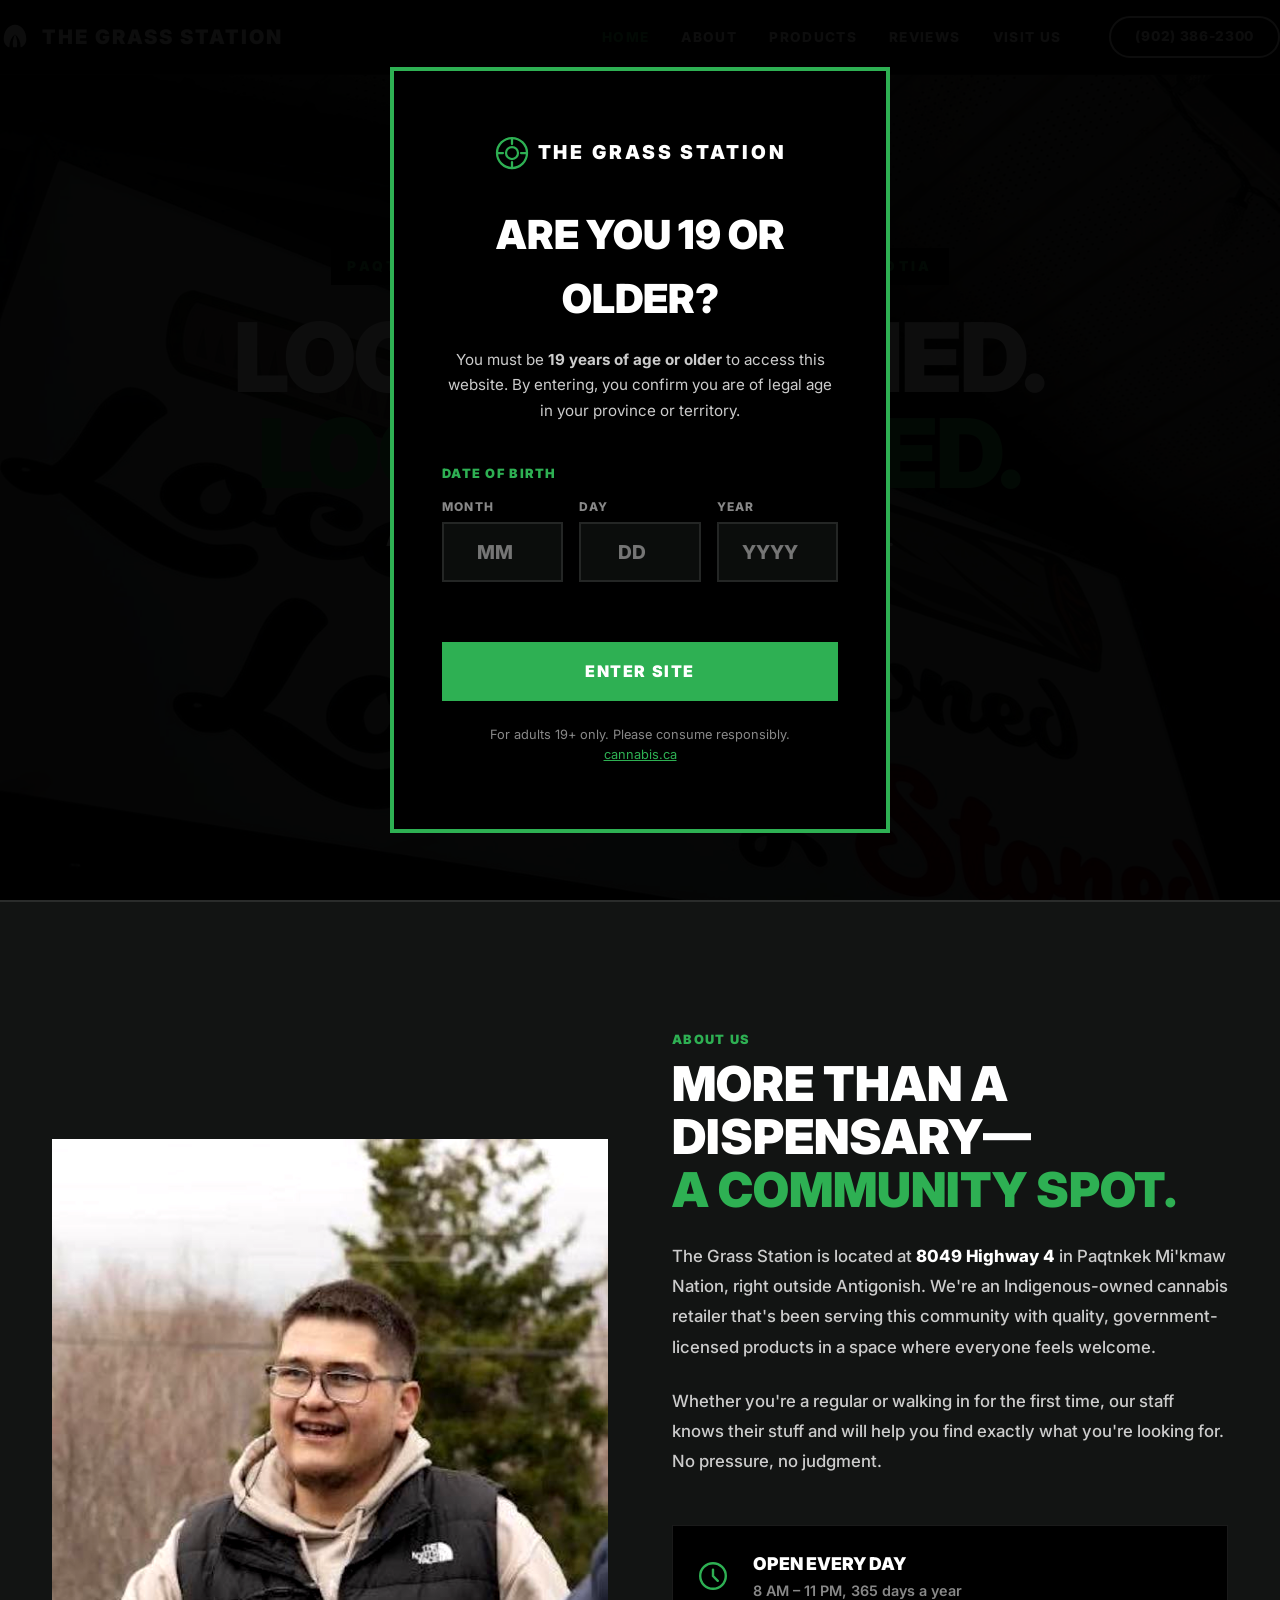
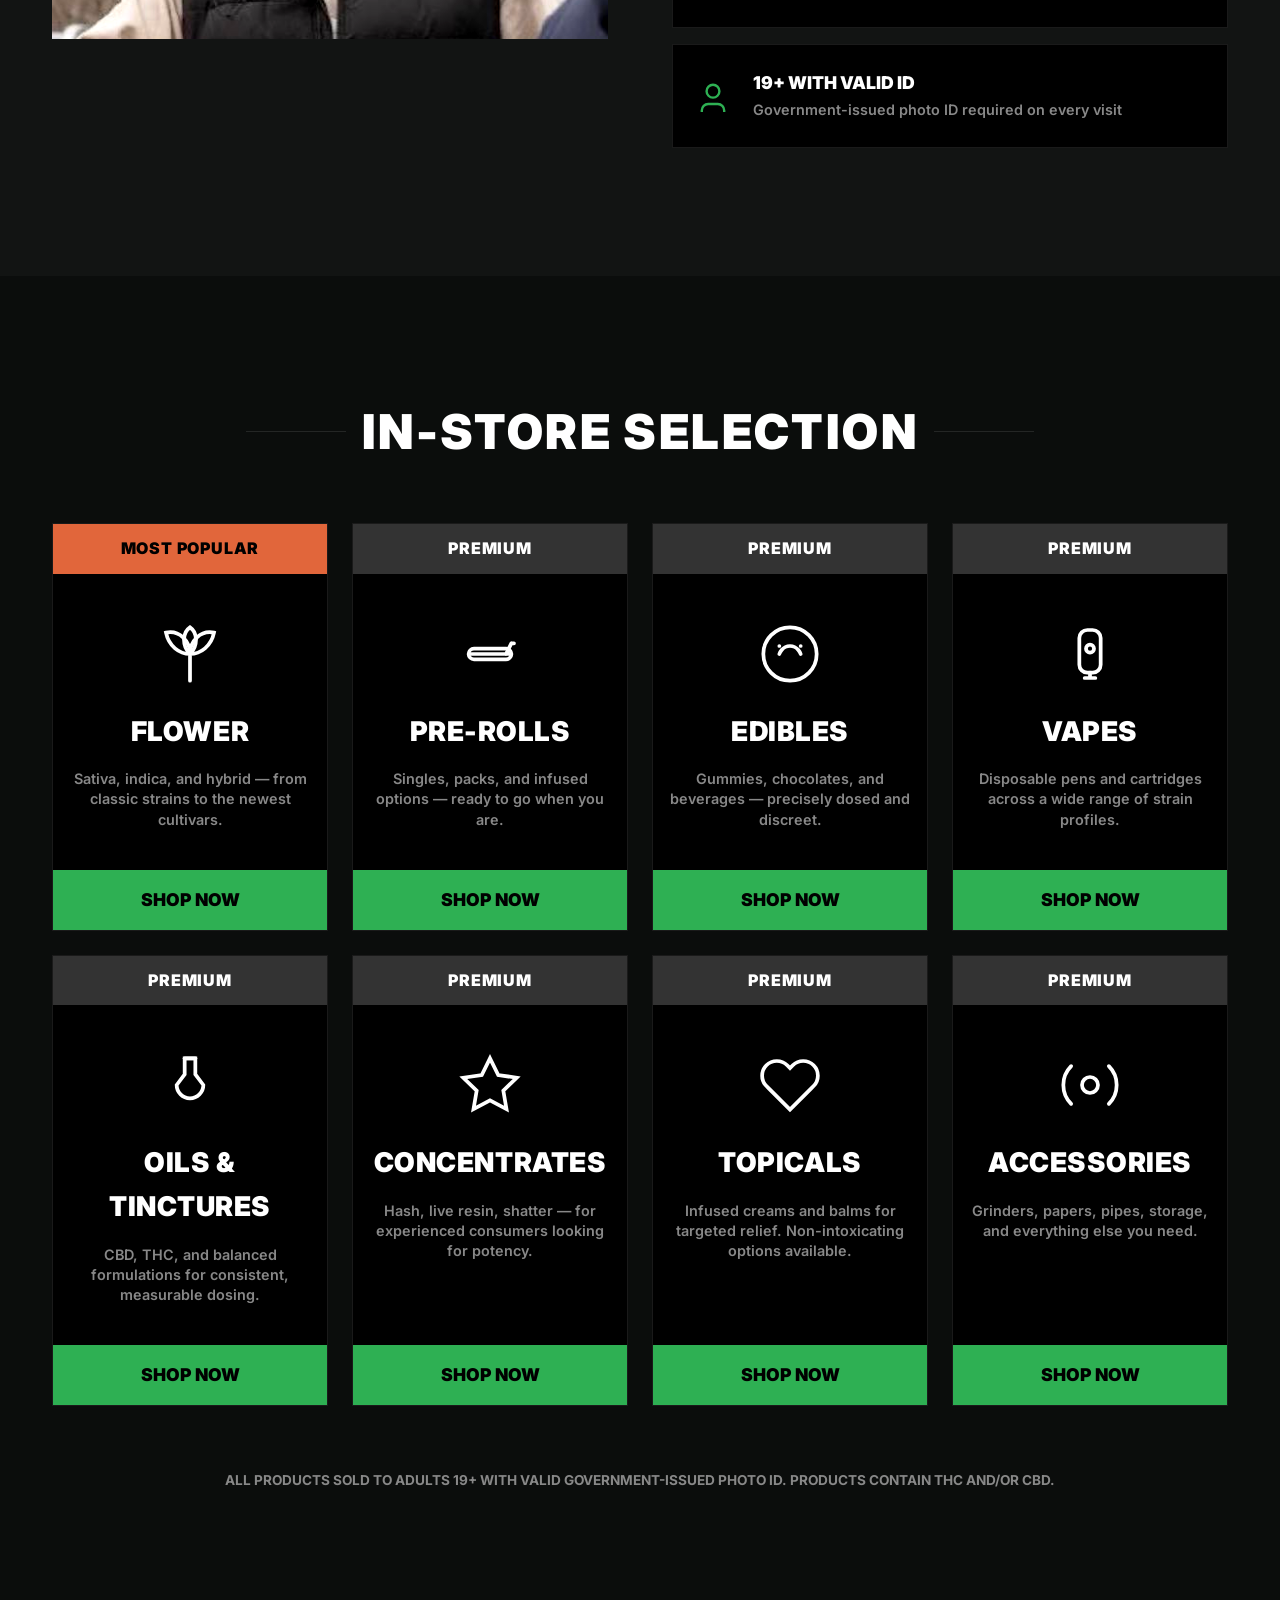
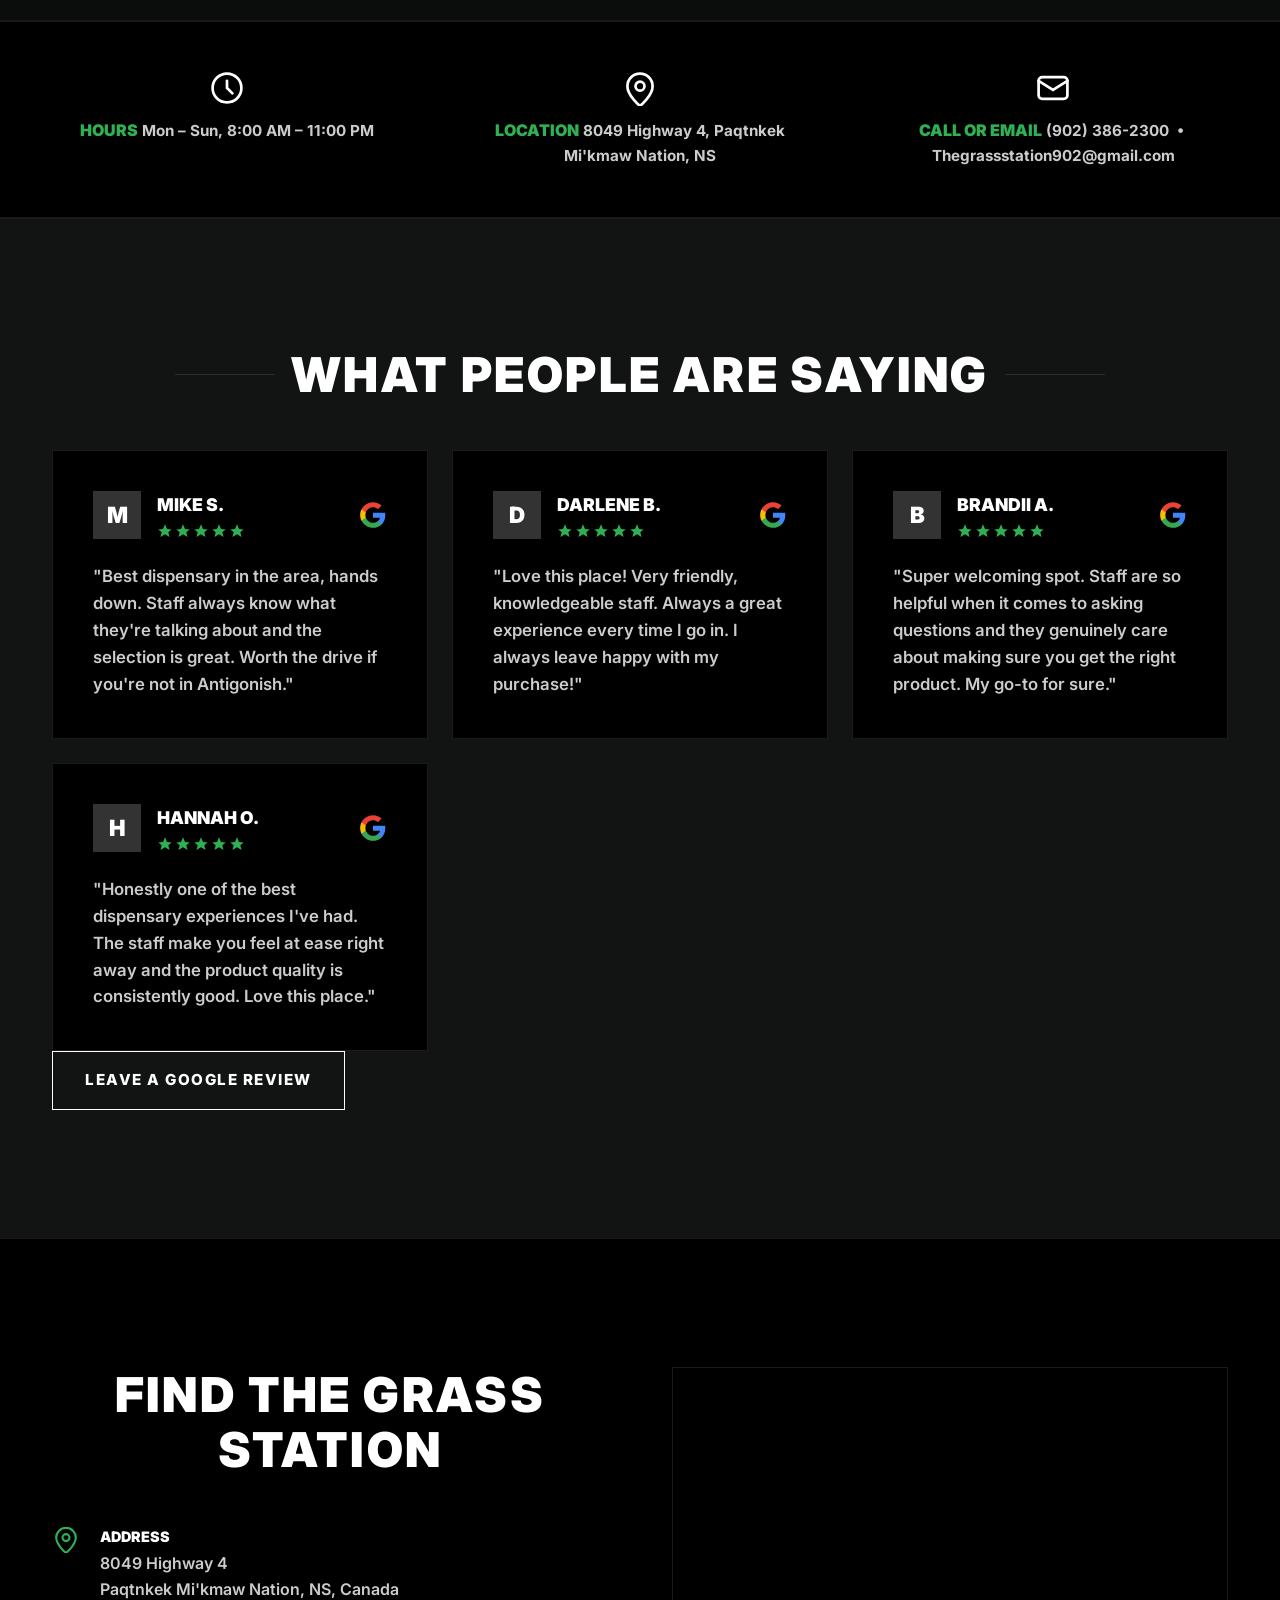
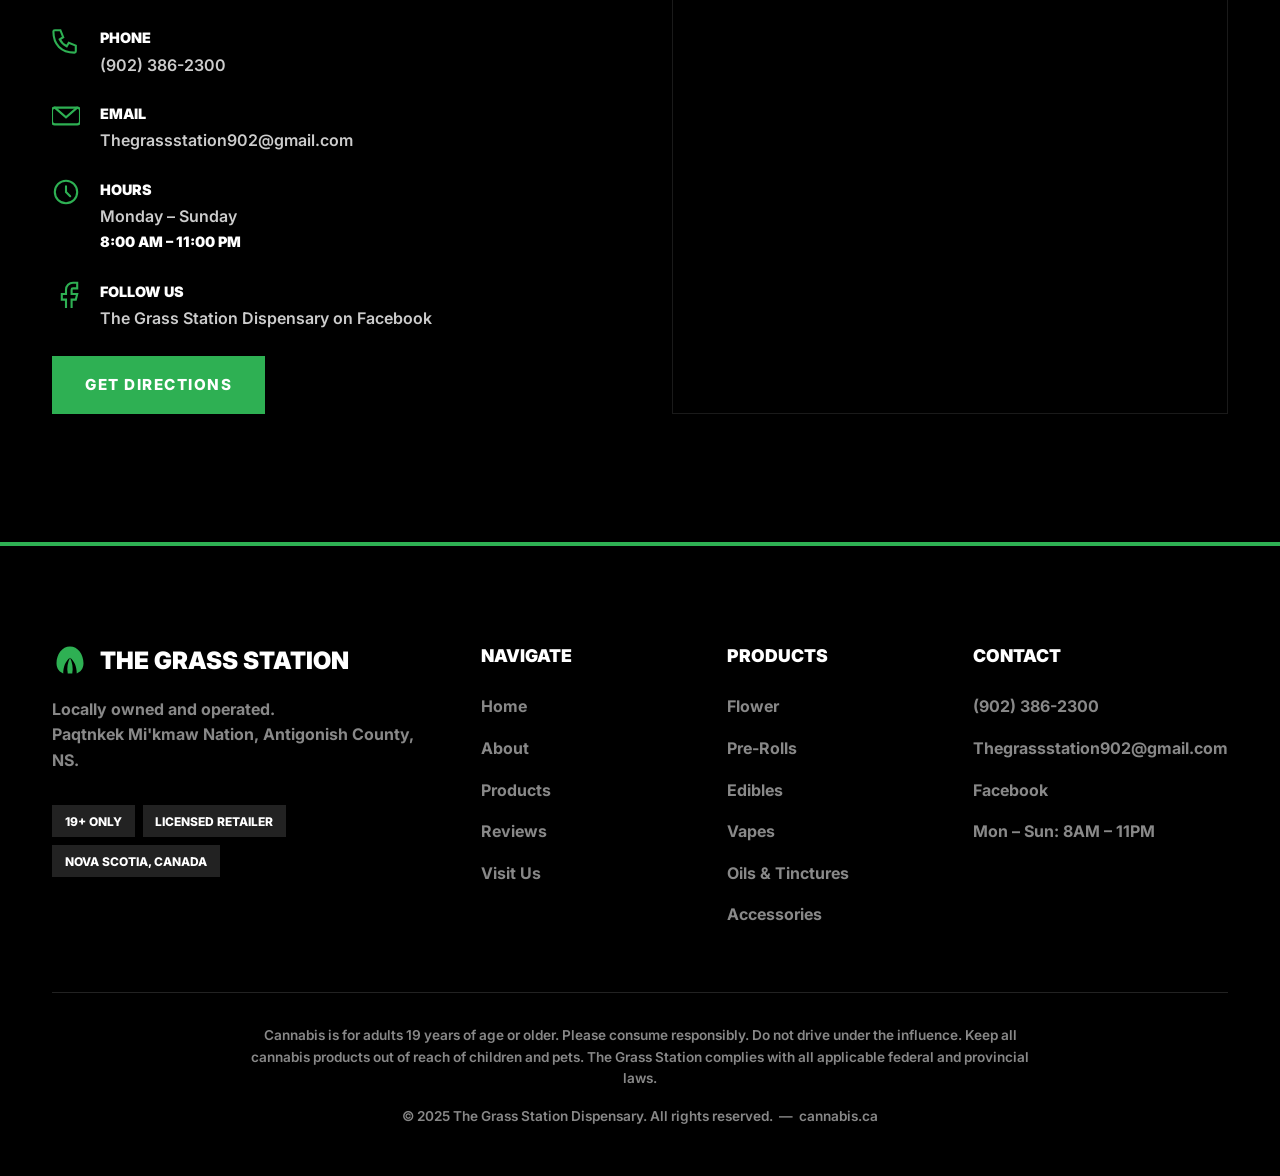
==== index.html @ 8276474f "Initial commit - The Grass Station Dispensary website" ====
<!DOCTYPE html>
<html lang="en">
<head>
  <meta charset="UTF-8" />
  <meta name="viewport" content="width=device-width, initial-scale=1.0" />
  <title>The Grass Station Dispensary | Antigonish, Nova Scotia</title>
  <meta name="description" content="The Grass Station — Antigonish County's locally-owned cannabis dispensary in Paqtnkek Mi'kmaw Nation. Open daily 8AM–11PM. Everyone welcome, 19+ with valid ID." />
  <meta name="keywords" content="cannabis dispensary Antigonish, weed dispensary Nova Scotia, Grass Station, Paqtnkek, cannabis NS" />
  <meta property="og:title" content="The Grass Station Dispensary | Antigonish, NS" />
  <meta property="og:description" content="Locally owned. Open daily 8AM–11PM. 19+ with ID. Paqtnkek Mi'kmaw Nation, Antigonish County." />
  <meta property="og:type" content="website" />
  <link rel="preconnect" href="https://fonts.googleapis.com" />
  <link rel="preconnect" href="https://fonts.gstatic.com" crossorigin />
  <link href="https://fonts.googleapis.com/css2?family=Inter:wght@300;400;500;600;700&family=Playfair+Display:ital,wght@0,700;1,400;1,700&display=swap" rel="stylesheet" />
  <link rel="stylesheet" href="style.css" />
</head>
<body>

  <!-- ============================
       AGE GATE OVERLAY
  ============================= -->
  <div id="age-gate" class="age-gate" role="dialog" aria-modal="true" aria-labelledby="age-gate-title">
    <div class="age-gate__backdrop"></div>
    <div class="age-gate__card">
      <div class="age-gate__logo-wrap">
        <svg class="age-gate__logo-icon" viewBox="0 0 24 24" fill="none" stroke="currentColor" stroke-width="1.5" stroke-linecap="round" stroke-linejoin="round" aria-hidden="true">
          <path d="M12 2C6.5 2 2 6.5 2 12s4.5 10 10 10 10-4.5 10-10S17.5 2 12 2z"/>
          <path d="M12 8c-2.2 0-4 1.8-4 4s1.8 4 4 4 4-1.8 4-4-1.8-4-4-4z"/>
          <path d="M12 2v4M12 18v4M2 12h4M18 12h4"/>
        </svg>
        <span class="age-gate__brand">The Grass Station</span>
      </div>
      <h1 id="age-gate-title" class="age-gate__headline">Are You 19 or Older?</h1>
      <p class="age-gate__subtext">
        You must be <strong>19 years of age or older</strong> to access this website.
        By entering, you confirm you are of legal age in your province or territory.
      </p>
      <div class="age-gate__dob-label">Date of birth</div>
      <div class="age-gate__dob-wrap">
        <div class="age-gate__dob-field">
          <label for="dob-month">Month</label>
          <input type="number" id="dob-month" placeholder="MM" min="1" max="12" aria-label="Birth month" />
        </div>
        <div class="age-gate__dob-field">
          <label for="dob-day">Day</label>
          <input type="number" id="dob-day" placeholder="DD" min="1" max="31" aria-label="Birth day" />
        </div>
        <div class="age-gate__dob-field">
          <label for="dob-year">Year</label>
          <input type="number" id="dob-year" placeholder="YYYY" min="1900" max="2099" aria-label="Birth year" />
        </div>
      </div>
      <div id="age-gate-error" class="age-gate__error" role="alert" aria-live="polite"></div>
      <button class="age-gate__enter-btn" id="age-gate-enter" onclick="handleAgeGate()">Enter Site</button>
      <p class="age-gate__legal">
        For adults 19+ only. Please consume responsibly.<br/>
        <a href="https://cannabis.ca" target="_blank" rel="noopener noreferrer">cannabis.ca</a>
      </p>
    </div>
  </div>

  <!-- ============================
       NAVIGATION
  ============================= -->
  <header class="navbar" id="navbar">
    <div class="navbar__container">
      <a href="#home" class="navbar__logo" aria-label="The Grass Station Home">
        <svg class="navbar__logo-leaf" viewBox="0 0 32 32" fill="none" aria-hidden="true">
          <path d="M16 3C9 3 4 10 4 18c0 5 3 8 6 9 0-6 2-11 6-14-2 4-3 9-2 14 1 0 2 .1 2 .1s1-.1 2-.1c1-5 0-10-2-14 4 3 6 8 6 14 3-1 6-4 6-9 0-8-5-15-12-15z" fill="currentColor"/>
        </svg>
        <span>The Grass Station</span>
      </a>
      <button class="navbar__hamburger" id="hamburger" aria-label="Toggle navigation menu" aria-expanded="false">
        <span></span><span></span><span></span>
      </button>
      <nav class="navbar__nav" id="nav-menu" aria-label="Main navigation">
        <ul class="navbar__links">
          <li><a href="#home" class="nav-link">Home</a></li>
          <li><a href="#about" class="nav-link">About</a></li>
          <li><a href="#products" class="nav-link">Products</a></li>
          <li><a href="#reviews" class="nav-link">Reviews</a></li>
          <li><a href="#contact" class="nav-link">Visit Us</a></li>
        </ul>
        <a href="tel:+19023862300" class="navbar__cta">(902) 386-2300</a>
      </nav>
    </div>
  </header>

  <!-- ============================
       HERO SECTION
  ============================= -->
  <section class="hero" id="home" aria-label="Welcome to The Grass Station">
    <div class="hero__bg" style="background-image: url('Cover Photo.jpg');" role="img" aria-label="Cannabis flowers"></div>
    <div class="hero__overlay"></div>
    <div class="hero__content">
      <div class="hero__eyebrow">Paqtnkek Mi'kmaw Nation &mdash; Antigonish, Nova Scotia</div>
      <h1 class="hero__headline">
        Locally Owned.<br />
        <em>Locally Loved.</em>
      </h1>
      <p class="hero__subtext">
        Antigonish County's community cannabis shop. Everyone welcome — 19+ with valid ID.
      </p>
      <div class="hero__actions">
        <a href="#products" class="btn btn--primary" id="hero-shop-btn">See What We Carry</a>
        <a href="#contact" class="btn btn--outline" id="hero-visit-btn">Find Us</a>
      </div>
      <div class="hero__hours-pill">
        <span class="hero__hours-dot"></span>
        Open today &mdash; 8:00 AM to 11:00 PM, every day
      </div>
    </div>
  </section>

  <!-- ============================
       ABOUT SECTION
  ============================= -->
  <section class="about" id="about" aria-labelledby="about-heading">
    <div class="container">
      <div class="about__grid">
        <div class="about__img-col">
          <img src="Owner.jpg" alt="Owner of The Grass Station dispensary" class="about__img" loading="lazy" />
          <div class="about__img-tag">Indigenous Owned &amp; Operated</div>
        </div>
        <div class="about__text-col">
          <p class="about__overline">About Us</p>
          <h2 id="about-heading" class="about__heading">
            More than a dispensary&mdash;<br/><em>a community spot.</em>
          </h2>
          <p class="about__body">
            The Grass Station is located at <strong>8049 Highway 4</strong> in Paqtnkek Mi'kmaw Nation, right outside Antigonish. We're an Indigenous-owned cannabis retailer that's been serving this community with quality, government-licensed products in a space where everyone feels welcome.
          </p>
          <p class="about__body">
            Whether you're a regular or walking in for the first time, our staff knows their stuff and will help you find exactly what you're looking for. No pressure, no judgment.
          </p>
          <div class="about__facts">
            <div class="about__fact">
              <svg class="about__fact-icon" viewBox="0 0 20 20" fill="none" stroke="currentColor" stroke-width="1.5" stroke-linecap="round" aria-hidden="true">
                <path d="M10 2a8 8 0 100 16A8 8 0 0010 2z"/>
                <path d="M10 6v4l3 3"/>
              </svg>
              <div>
                <strong>Open Every Day</strong>
                <span>8 AM &ndash; 11 PM, 365 days a year</span>
              </div>
            </div>

            <div class="about__fact">
              <svg class="about__fact-icon" viewBox="0 0 20 20" fill="none" stroke="currentColor" stroke-width="1.5" stroke-linecap="round" aria-hidden="true">
                <path d="M17 21v-2a4 4 0 00-4-4H7a4 4 0 00-4 4v2"/>
                <circle cx="10" cy="7" r="4"/>
              </svg>
              <div>
                <strong>19+ with Valid ID</strong>
                <span>Government-issued photo ID required on every visit</span>
              </div>
            </div>
          </div>
        </div>
      </div>
    </div>
  </section>

  <!-- ============================
       PRODUCTS SECTION
  ============================= -->
  <section class="products" id="products" aria-labelledby="products-heading">
    <div class="container">
      <div class="products__header">
        <p class="section-overline">What We Carry</p>
        <h2 id="products-heading" class="section-heading">In-Store Selection</h2>
        <p class="products__sub">A hand-picked selection of premium, government-approved cannabis products.</p>
      </div>
      <div class="products__grid">

        <div class="product-card" id="product-flower">
          <div class="product-card__header">
            <svg class="product-card__icon" viewBox="0 0 24 24" fill="none" stroke="currentColor" stroke-width="1.4" stroke-linecap="round" aria-hidden="true">
              <path d="M12 22V12M12 12C12 7 8 3 3 4c1 5 5 8 9 8zM12 12c0-5 4-9 9-8-1 5-5 8-9 8z"/>
              <path d="M12 12c-3-3-3-8 0-10 3 2 3 7 0 10z"/>
            </svg>
            <h3 class="product-card__name">Flower</h3>
          </div>
          <p class="product-card__desc">Sativa, indica, and hybrid — from classic strains to the newest cultivars.</p>
          <span class="product-card__tag">Most Popular</span>
        </div>

        <div class="product-card" id="product-prerolls">
          <div class="product-card__header">
            <svg class="product-card__icon" viewBox="0 0 24 24" fill="none" stroke="currentColor" stroke-width="1.4" stroke-linecap="round" aria-hidden="true">
              <rect x="4" y="10" width="16" height="4" rx="2"/>
              <path d="M4 12h16M18 12l2-4M20 8h1"/>
            </svg>
            <h3 class="product-card__name">Pre-Rolls</h3>
          </div>
          <p class="product-card__desc">Singles, packs, and infused options — ready to go when you are.</p>
        </div>

        <div class="product-card" id="product-edibles">
          <div class="product-card__header">
            <svg class="product-card__icon" viewBox="0 0 24 24" fill="none" stroke="currentColor" stroke-width="1.4" stroke-linecap="round" aria-hidden="true">
              <path d="M12 2a10 10 0 100 20A10 10 0 0012 2z"/>
              <path d="M8 12s1-3 4-3 4 3 4 3"/>
              <path d="M8 9h.01M16 9h.01"/>
            </svg>
            <h3 class="product-card__name">Edibles</h3>
          </div>
          <p class="product-card__desc">Gummies, chocolates, and beverages — precisely dosed and discreet.</p>
        </div>

        <div class="product-card" id="product-vapes">
          <div class="product-card__header">
            <svg class="product-card__icon" viewBox="0 0 24 24" fill="none" stroke="currentColor" stroke-width="1.4" stroke-linecap="round" aria-hidden="true">
              <rect x="8" y="3" width="8" height="16" rx="3"/>
              <path d="M12 19v2M10 21h4"/>
              <circle cx="12" cy="10" r="1.5"/>
            </svg>
            <h3 class="product-card__name">Vapes</h3>
          </div>
          <p class="product-card__desc">Disposable pens and cartridges across a wide range of strain profiles.</p>
        </div>

        <div class="product-card" id="product-oils">
          <div class="product-card__header">
            <svg class="product-card__icon" viewBox="0 0 24 24" fill="none" stroke="currentColor" stroke-width="1.4" stroke-linecap="round" aria-hidden="true">
              <path d="M10 2v6l-3 4a5 5 0 1010 0l-3-4V2z"/>
              <path d="M10 2h4"/>
            </svg>
            <h3 class="product-card__name">Oils &amp; Tinctures</h3>
          </div>
          <p class="product-card__desc">CBD, THC, and balanced formulations for consistent, measurable dosing.</p>
        </div>

        <div class="product-card" id="product-concentrates">
          <div class="product-card__header">
            <svg class="product-card__icon" viewBox="0 0 24 24" fill="none" stroke="currentColor" stroke-width="1.4" stroke-linecap="round" aria-hidden="true">
              <polygon points="12 2 15.09 8.26 22 9.27 17 14.14 18.18 21.02 12 17.77 5.82 21.02 7 14.14 2 9.27 8.91 8.26 12 2"/>
            </svg>
            <h3 class="product-card__name">Concentrates</h3>
          </div>
          <p class="product-card__desc">Hash, live resin, shatter — for experienced consumers looking for potency.</p>
        </div>

        <div class="product-card" id="product-topicals">
          <div class="product-card__header">
            <svg class="product-card__icon" viewBox="0 0 24 24" fill="none" stroke="currentColor" stroke-width="1.4" stroke-linecap="round" aria-hidden="true">
              <path d="M20.84 4.61a5.5 5.5 0 00-7.78 0L12 5.67l-1.06-1.06a5.5 5.5 0 00-7.78 7.78l1.06 1.06L12 21.23l7.78-7.78 1.06-1.06a5.5 5.5 0 000-7.78z"/>
            </svg>
            <h3 class="product-card__name">Topicals</h3>
          </div>
          <p class="product-card__desc">Infused creams and balms for targeted relief. Non-intoxicating options available.</p>
        </div>

        <div class="product-card" id="product-accessories">
          <div class="product-card__header">
            <svg class="product-card__icon" viewBox="0 0 24 24" fill="none" stroke="currentColor" stroke-width="1.4" stroke-linecap="round" aria-hidden="true">
              <circle cx="12" cy="12" r="3"/>
              <path d="M19.07 4.93a10 10 0 010 14.14M4.93 4.93a10 10 0 000 14.14"/>
            </svg>
            <h3 class="product-card__name">Accessories</h3>
          </div>
          <p class="product-card__desc">Grinders, papers, pipes, storage, and everything else you need.</p>
        </div>

      </div>
      <p class="products__note">All products sold to adults 19+ with valid government-issued photo ID. Products contain THC and/or CBD.</p>
    </div>
  </section>

  <!-- ============================
       INFO STRIP
  ============================= -->
  <div class="info-strip">
    <div class="container info-strip__inner">
      <div class="info-strip__item">
        <svg viewBox="0 0 20 20" fill="none" stroke="currentColor" stroke-width="1.5" stroke-linecap="round" aria-hidden="true">
          <path d="M10 2a8 8 0 100 16A8 8 0 0010 2zM10 6v4l3 3"/>
        </svg>
        <div>
          <strong>Hours</strong>
          <span>Mon &ndash; Sun, 8:00 AM &ndash; 11:00 PM</span>
        </div>
      </div>
      <div class="info-strip__divider"></div>
      <div class="info-strip__item">
        <svg viewBox="0 0 20 20" fill="none" stroke="currentColor" stroke-width="1.5" stroke-linecap="round" aria-hidden="true">
          <path d="M10 2C6.13 2 3 5.13 3 9c0 5.25 7 11 7 11s7-5.75 7-11c0-3.87-3.13-7-7-7zm0 9.5a2.5 2.5 0 110-5 2.5 2.5 0 010 5z"/>
        </svg>
        <div>
          <strong>Location</strong>
          <span>8049 Highway 4, Paqtnkek Mi'kmaw Nation, NS</span>
        </div>
      </div>
      <div class="info-strip__divider"></div>
      <div class="info-strip__item">
        <svg viewBox="0 0 20 20" fill="none" stroke="currentColor" stroke-width="1.5" stroke-linecap="round" aria-hidden="true">
          <path d="M4 4h12a2 2 0 012 2v8a2 2 0 01-2 2H4a2 2 0 01-2-2V6a2 2 0 012-2z"/>
          <path d="M2 6l8 5 8-5"/>
        </svg>
        <div>
          <strong>Call or Email</strong>
          <span><a href="tel:+19023862300">(902) 386-2300</a> &nbsp;&bull;&nbsp; <a href="mailto:Thegrassstation902@gmail.com">Thegrassstation902@gmail.com</a></span>
        </div>
      </div>
    </div>
  </div>

  <!-- ============================
       GOOGLE REVIEWS SECTION
  ============================= -->
  <section class="reviews" id="reviews" aria-labelledby="reviews-heading">
    <div class="container">
      <p class="section-overline">Google Reviews</p>
      <h2 id="reviews-heading" class="section-heading">What People Are Saying</h2>
      <p class="reviews__sub">We let our customers do the talking.</p>

      <!-- Elfsight Google Reviews Widget -->
      <!-- To activate: go to https://elfsight.com/google-reviews-widget/, create a free account,
           search for "The Grass Station Dispensary" on Google, copy your widget ID, and replace
           the placeholder below with your actual Elfsight app ID. -->
      <div class="reviews__widget-wrap" id="reviews-embed-area">
        <!-- PASTE YOUR ELFSIGHT WIDGET CODE HERE once you set it up at elfsight.com -->
        <!-- Example: <div class="elfsight-app-XXXX-XXXX-XXXX-XXXX-XXXX"></div> -->

        <!-- FALLBACK: Styled review cards shown until widget is configured -->
        <div class="reviews__grid" id="review-cards">

          <article class="review-card" aria-label="Review by Mike S.">
            <div class="review-card__top">
              <div class="review-card__avatar" aria-hidden="true">M</div>
              <div class="review-card__meta">
                <strong class="review-card__name">Mike S.</strong>
                <div class="review-card__stars" aria-label="5 out of 5 stars">
                  <svg viewBox="0 0 12 12" fill="currentColor" aria-hidden="true"><polygon points="6,1 7.5,4.5 11,4.8 8.5,7 9.4,10.5 6,8.5 2.6,10.5 3.5,7 1,4.8 4.5,4.5"/></svg>
                  <svg viewBox="0 0 12 12" fill="currentColor" aria-hidden="true"><polygon points="6,1 7.5,4.5 11,4.8 8.5,7 9.4,10.5 6,8.5 2.6,10.5 3.5,7 1,4.8 4.5,4.5"/></svg>
                  <svg viewBox="0 0 12 12" fill="currentColor" aria-hidden="true"><polygon points="6,1 7.5,4.5 11,4.8 8.5,7 9.4,10.5 6,8.5 2.6,10.5 3.5,7 1,4.8 4.5,4.5"/></svg>
                  <svg viewBox="0 0 12 12" fill="currentColor" aria-hidden="true"><polygon points="6,1 7.5,4.5 11,4.8 8.5,7 9.4,10.5 6,8.5 2.6,10.5 3.5,7 1,4.8 4.5,4.5"/></svg>
                  <svg viewBox="0 0 12 12" fill="currentColor" aria-hidden="true"><polygon points="6,1 7.5,4.5 11,4.8 8.5,7 9.4,10.5 6,8.5 2.6,10.5 3.5,7 1,4.8 4.5,4.5"/></svg>
                </div>
              </div>
              <svg class="review-card__google" viewBox="0 0 24 24" aria-label="Google review" role="img">
                <path fill="#4285F4" d="M22.56 12.25c0-.78-.07-1.53-.2-2.25H12v4.26h5.92c-.26 1.37-1.04 2.53-2.21 3.31v2.77h3.57c2.08-1.92 3.28-4.74 3.28-8.09z"/>
                <path fill="#34A853" d="M12 23c2.97 0 5.46-.98 7.28-2.66l-3.57-2.77c-.98.66-2.23 1.06-3.71 1.06-2.86 0-5.29-1.93-6.16-4.53H2.18v2.84C3.99 20.53 7.7 23 12 23z"/>
                <path fill="#FBBC05" d="M5.84 14.09c-.22-.66-.35-1.36-.35-2.09s.13-1.43.35-2.09V7.07H2.18C1.43 8.55 1 10.22 1 12s.43 3.45 1.18 4.93l2.85-2.22.81-.62z"/>
                <path fill="#EA4335" d="M12 5.38c1.62 0 3.06.56 4.21 1.64l3.15-3.15C17.45 2.09 14.97 1 12 1 7.7 1 3.99 3.47 2.18 7.07l3.66 2.84c.87-2.6 3.3-4.53 6.16-4.53z"/>
              </svg>
            </div>
            <blockquote class="review-card__text">
              "Best dispensary in the area, hands down. Staff always know what they're talking about and the selection is great. Worth the drive if you're not in Antigonish."
            </blockquote>
          </article>

          <article class="review-card" aria-label="Review by Darlene B.">
            <div class="review-card__top">
              <div class="review-card__avatar" aria-hidden="true">D</div>
              <div class="review-card__meta">
                <strong class="review-card__name">Darlene B.</strong>
                <div class="review-card__stars" aria-label="5 out of 5 stars">
                  <svg viewBox="0 0 12 12" fill="currentColor" aria-hidden="true"><polygon points="6,1 7.5,4.5 11,4.8 8.5,7 9.4,10.5 6,8.5 2.6,10.5 3.5,7 1,4.8 4.5,4.5"/></svg>
                  <svg viewBox="0 0 12 12" fill="currentColor" aria-hidden="true"><polygon points="6,1 7.5,4.5 11,4.8 8.5,7 9.4,10.5 6,8.5 2.6,10.5 3.5,7 1,4.8 4.5,4.5"/></svg>
                  <svg viewBox="0 0 12 12" fill="currentColor" aria-hidden="true"><polygon points="6,1 7.5,4.5 11,4.8 8.5,7 9.4,10.5 6,8.5 2.6,10.5 3.5,7 1,4.8 4.5,4.5"/></svg>
                  <svg viewBox="0 0 12 12" fill="currentColor" aria-hidden="true"><polygon points="6,1 7.5,4.5 11,4.8 8.5,7 9.4,10.5 6,8.5 2.6,10.5 3.5,7 1,4.8 4.5,4.5"/></svg>
                  <svg viewBox="0 0 12 12" fill="currentColor" aria-hidden="true"><polygon points="6,1 7.5,4.5 11,4.8 8.5,7 9.4,10.5 6,8.5 2.6,10.5 3.5,7 1,4.8 4.5,4.5"/></svg>
                </div>
              </div>
              <svg class="review-card__google" viewBox="0 0 24 24" aria-label="Google review" role="img">
                <path fill="#4285F4" d="M22.56 12.25c0-.78-.07-1.53-.2-2.25H12v4.26h5.92c-.26 1.37-1.04 2.53-2.21 3.31v2.77h3.57c2.08-1.92 3.28-4.74 3.28-8.09z"/>
                <path fill="#34A853" d="M12 23c2.97 0 5.46-.98 7.28-2.66l-3.57-2.77c-.98.66-2.23 1.06-3.71 1.06-2.86 0-5.29-1.93-6.16-4.53H2.18v2.84C3.99 20.53 7.7 23 12 23z"/>
                <path fill="#FBBC05" d="M5.84 14.09c-.22-.66-.35-1.36-.35-2.09s.13-1.43.35-2.09V7.07H2.18C1.43 8.55 1 10.22 1 12s.43 3.45 1.18 4.93l2.85-2.22.81-.62z"/>
                <path fill="#EA4335" d="M12 5.38c1.62 0 3.06.56 4.21 1.64l3.15-3.15C17.45 2.09 14.97 1 12 1 7.7 1 3.99 3.47 2.18 7.07l3.66 2.84c.87-2.6 3.3-4.53 6.16-4.53z"/>
              </svg>
            </div>
            <blockquote class="review-card__text">
              "Love this place! Very friendly, knowledgeable staff. Always a great experience every time I go in. I always leave happy with my purchase!"
            </blockquote>
          </article>

          <article class="review-card" aria-label="Review by Brandii A.">
            <div class="review-card__top">
              <div class="review-card__avatar" aria-hidden="true">B</div>
              <div class="review-card__meta">
                <strong class="review-card__name">Brandii A.</strong>
                <div class="review-card__stars" aria-label="5 out of 5 stars">
                  <svg viewBox="0 0 12 12" fill="currentColor" aria-hidden="true"><polygon points="6,1 7.5,4.5 11,4.8 8.5,7 9.4,10.5 6,8.5 2.6,10.5 3.5,7 1,4.8 4.5,4.5"/></svg>
                  <svg viewBox="0 0 12 12" fill="currentColor" aria-hidden="true"><polygon points="6,1 7.5,4.5 11,4.8 8.5,7 9.4,10.5 6,8.5 2.6,10.5 3.5,7 1,4.8 4.5,4.5"/></svg>
                  <svg viewBox="0 0 12 12" fill="currentColor" aria-hidden="true"><polygon points="6,1 7.5,4.5 11,4.8 8.5,7 9.4,10.5 6,8.5 2.6,10.5 3.5,7 1,4.8 4.5,4.5"/></svg>
                  <svg viewBox="0 0 12 12" fill="currentColor" aria-hidden="true"><polygon points="6,1 7.5,4.5 11,4.8 8.5,7 9.4,10.5 6,8.5 2.6,10.5 3.5,7 1,4.8 4.5,4.5"/></svg>
                  <svg viewBox="0 0 12 12" fill="currentColor" aria-hidden="true"><polygon points="6,1 7.5,4.5 11,4.8 8.5,7 9.4,10.5 6,8.5 2.6,10.5 3.5,7 1,4.8 4.5,4.5"/></svg>
                </div>
              </div>
              <svg class="review-card__google" viewBox="0 0 24 24" aria-label="Google review" role="img">
                <path fill="#4285F4" d="M22.56 12.25c0-.78-.07-1.53-.2-2.25H12v4.26h5.92c-.26 1.37-1.04 2.53-2.21 3.31v2.77h3.57c2.08-1.92 3.28-4.74 3.28-8.09z"/>
                <path fill="#34A853" d="M12 23c2.97 0 5.46-.98 7.28-2.66l-3.57-2.77c-.98.66-2.23 1.06-3.71 1.06-2.86 0-5.29-1.93-6.16-4.53H2.18v2.84C3.99 20.53 7.7 23 12 23z"/>
                <path fill="#FBBC05" d="M5.84 14.09c-.22-.66-.35-1.36-.35-2.09s.13-1.43.35-2.09V7.07H2.18C1.43 8.55 1 10.22 1 12s.43 3.45 1.18 4.93l2.85-2.22.81-.62z"/>
                <path fill="#EA4335" d="M12 5.38c1.62 0 3.06.56 4.21 1.64l3.15-3.15C17.45 2.09 14.97 1 12 1 7.7 1 3.99 3.47 2.18 7.07l3.66 2.84c.87-2.6 3.3-4.53 6.16-4.53z"/>
              </svg>
            </div>
            <blockquote class="review-card__text">
              "Super welcoming spot. Staff are so helpful when it comes to asking questions and they genuinely care about making sure you get the right product. My go-to for sure."
            </blockquote>
          </article>

          <article class="review-card" aria-label="Review by Hannah O.">
            <div class="review-card__top">
              <div class="review-card__avatar" aria-hidden="true">H</div>
              <div class="review-card__meta">
                <strong class="review-card__name">Hannah O.</strong>
                <div class="review-card__stars" aria-label="5 out of 5 stars">
                  <svg viewBox="0 0 12 12" fill="currentColor" aria-hidden="true"><polygon points="6,1 7.5,4.5 11,4.8 8.5,7 9.4,10.5 6,8.5 2.6,10.5 3.5,7 1,4.8 4.5,4.5"/></svg>
                  <svg viewBox="0 0 12 12" fill="currentColor" aria-hidden="true"><polygon points="6,1 7.5,4.5 11,4.8 8.5,7 9.4,10.5 6,8.5 2.6,10.5 3.5,7 1,4.8 4.5,4.5"/></svg>
                  <svg viewBox="0 0 12 12" fill="currentColor" aria-hidden="true"><polygon points="6,1 7.5,4.5 11,4.8 8.5,7 9.4,10.5 6,8.5 2.6,10.5 3.5,7 1,4.8 4.5,4.5"/></svg>
                  <svg viewBox="0 0 12 12" fill="currentColor" aria-hidden="true"><polygon points="6,1 7.5,4.5 11,4.8 8.5,7 9.4,10.5 6,8.5 2.6,10.5 3.5,7 1,4.8 4.5,4.5"/></svg>
                  <svg viewBox="0 0 12 12" fill="currentColor" aria-hidden="true"><polygon points="6,1 7.5,4.5 11,4.8 8.5,7 9.4,10.5 6,8.5 2.6,10.5 3.5,7 1,4.8 4.5,4.5"/></svg>
                </div>
              </div>
              <svg class="review-card__google" viewBox="0 0 24 24" aria-label="Google review" role="img">
                <path fill="#4285F4" d="M22.56 12.25c0-.78-.07-1.53-.2-2.25H12v4.26h5.92c-.26 1.37-1.04 2.53-2.21 3.31v2.77h3.57c2.08-1.92 3.28-4.74 3.28-8.09z"/>
                <path fill="#34A853" d="M12 23c2.97 0 5.46-.98 7.28-2.66l-3.57-2.77c-.98.66-2.23 1.06-3.71 1.06-2.86 0-5.29-1.93-6.16-4.53H2.18v2.84C3.99 20.53 7.7 23 12 23z"/>
                <path fill="#FBBC05" d="M5.84 14.09c-.22-.66-.35-1.36-.35-2.09s.13-1.43.35-2.09V7.07H2.18C1.43 8.55 1 10.22 1 12s.43 3.45 1.18 4.93l2.85-2.22.81-.62z"/>
                <path fill="#EA4335" d="M12 5.38c1.62 0 3.06.56 4.21 1.64l3.15-3.15C17.45 2.09 14.97 1 12 1 7.7 1 3.99 3.47 2.18 7.07l3.66 2.84c.87-2.6 3.3-4.53 6.16-4.53z"/>
              </svg>
            </div>
            <blockquote class="review-card__text">
              "Honestly one of the best dispensary experiences I've had. The staff make you feel at ease right away and the product quality is consistently good. Love this place."
            </blockquote>
          </article>

        </div>

        <div class="reviews__cta">
          <a href="https://maps.google.com/?cid=The+Grass+Station+Dispensary+Antigonish" target="_blank" rel="noopener noreferrer" class="btn btn--outline-dark" id="leave-review-btn">
            Leave a Google Review
          </a>
        </div>
      </div>
    </div>
  </section>

  <!-- ============================
       CONTACT / FIND US SECTION
  ============================= -->
  <section class="contact" id="contact" aria-labelledby="contact-heading">
    <div class="container">
      <div class="contact__grid">
        <div class="contact__info">
          <p class="section-overline">Visit Us</p>
          <h2 id="contact-heading" class="section-heading">Find The Grass Station</h2>
          <div class="contact__details">
            <div class="contact__detail-row">
              <svg viewBox="0 0 20 20" fill="none" stroke="currentColor" stroke-width="1.5" stroke-linecap="round" aria-hidden="true">
                <path d="M10 2C6.13 2 3 5.13 3 9c0 5.25 7 11 7 11s7-5.75 7-11c0-3.87-3.13-7-7-7zm0 9.5a2.5 2.5 0 110-5 2.5 2.5 0 010 5z"/>
              </svg>
              <div>
                <strong>Address</strong>
                <address>8049 Highway 4<br/>Paqtnkek Mi'kmaw Nation, NS, Canada</address>
              </div>
            </div>
            <div class="contact__detail-row">
              <svg viewBox="0 0 20 20" fill="none" stroke="currentColor" stroke-width="1.5" stroke-linecap="round" aria-hidden="true">
                <path d="M2 3h4l2 5-2.5 1.5a11 11 0 005 5L12 12l5 2v4a1 1 0 01-1 1C6.61 19 1 13.39 1 4a1 1 0 011-1z"/>
              </svg>
              <div>
                <strong>Phone</strong>
                <a href="tel:+19023862300">(902) 386-2300</a>
              </div>
            </div>
            <div class="contact__detail-row">
              <svg viewBox="0 0 20 20" fill="none" stroke="currentColor" stroke-width="1.5" stroke-linecap="round" aria-hidden="true">
                <path d="M2 4h16a2 2 0 012 2v8a2 2 0 01-2 2H2a2 2 0 01-2-2V6a2 2 0 012-2z"/>
                <path d="M2 4l8 7 8-7"/>
              </svg>
              <div>
                <strong>Email</strong>
                <a href="mailto:Thegrassstation902@gmail.com">Thegrassstation902@gmail.com</a>
              </div>
            </div>
            <div class="contact__detail-row">
              <svg viewBox="0 0 20 20" fill="none" stroke="currentColor" stroke-width="1.5" stroke-linecap="round" aria-hidden="true">
                <path d="M10 2a8 8 0 100 16A8 8 0 0010 2zM10 6v4l3 3"/>
              </svg>
              <div>
                <strong>Hours</strong>
                <span>Monday &ndash; Sunday<br/><strong>8:00 AM &ndash; 11:00 PM</strong></span>
              </div>
            </div>
            <div class="contact__detail-row">
              <svg viewBox="0 0 20 20" fill="none" stroke="currentColor" stroke-width="1.5" stroke-linecap="round" aria-hidden="true">
                <path d="M18 2h-3a5 5 0 00-5 5v3H7v4h3v8h4v-8h3l1-4h-4V7a1 1 0 011-1h3z"/>
              </svg>
              <div>
                <strong>Follow Us</strong>
                <a href="https://www.facebook.com/p/The-Grass-Station-Dispensary-100087336619600/" target="_blank" rel="noopener noreferrer">
                  The Grass Station Dispensary on Facebook
                </a>
              </div>
            </div>
          </div>
          <a href="https://maps.google.com/?q=8049+Highway+4+Paqtnkek+NS" target="_blank" rel="noopener noreferrer" class="btn btn--primary contact__directions-btn" id="get-directions-btn">
            Get Directions
          </a>
        </div>
        <div class="contact__map">
          <iframe
            title="The Grass Station Dispensary location on Google Maps"
            src="https://www.google.com/maps/embed?pb=!1m18!1m12!1m3!1d2720.7!2d-61.8!3d45.65!2m3!1f0!2f0!3f0!3m2!1i1024!2i768!4f13.1!3m3!1m2!1s0x4b5f2a6b3c000001%3A0x0!2s8049+Highway+4%2C+Antigonish+County%2C+NS!5e0!3m2!1sen!2sca!4v1680000000000"
            width="100%"
            height="100%"
            style="border:0;"
            allowfullscreen=""
            loading="lazy"
            referrerpolicy="no-referrer-when-downgrade"
            aria-label="Map of The Grass Station Dispensary location"
          ></iframe>
        </div>
      </div>
    </div>
  </section>

  <!-- ============================
       FOOTER
  ============================= -->
  <footer class="footer" role="contentinfo">
    <div class="container">
      <div class="footer__grid">
        <div class="footer__brand">
          <div class="footer__logo">
            <svg class="footer__logo-leaf" viewBox="0 0 32 32" fill="none" aria-hidden="true">
              <path d="M16 3C9 3 4 10 4 18c0 5 3 8 6 9 0-6 2-11 6-14-2 4-3 9-2 14 1 0 2 .1 2 .1s1-.1 2-.1c1-5 0-10-2-14 4 3 6 8 6 14 3-1 6-4 6-9 0-8-5-15-12-15z" fill="currentColor"/>
            </svg>
            <span>The Grass Station</span>
          </div>
          <p class="footer__tagline">Locally owned and operated.<br/>Paqtnkek Mi'kmaw Nation, Antigonish County, NS.</p>
          <div class="footer__legal-badges">
            <span>19+ Only</span>
            <span>Licensed Retailer</span>
            <span>Nova Scotia, Canada</span>
          </div>
        </div>
        <div class="footer__col">
          <h4 class="footer__col-title">Navigate</h4>
          <ul class="footer__links">
            <li><a href="#home">Home</a></li>
            <li><a href="#about">About</a></li>
            <li><a href="#products">Products</a></li>
            <li><a href="#reviews">Reviews</a></li>
            <li><a href="#contact">Visit Us</a></li>
          </ul>
        </div>
        <div class="footer__col">
          <h4 class="footer__col-title">Products</h4>
          <ul class="footer__links">
            <li><a href="#products">Flower</a></li>
            <li><a href="#products">Pre-Rolls</a></li>
            <li><a href="#products">Edibles</a></li>
            <li><a href="#products">Vapes</a></li>
            <li><a href="#products">Oils &amp; Tinctures</a></li>
            <li><a href="#products">Accessories</a></li>
          </ul>
        </div>
        <div class="footer__col">
          <h4 class="footer__col-title">Contact</h4>
          <ul class="footer__links">
            <li><a href="tel:+19023862300">(902) 386-2300</a></li>
            <li><a href="mailto:Thegrassstation902@gmail.com">Thegrassstation902@gmail.com</a></li>
            <li><a href="https://www.facebook.com/p/The-Grass-Station-Dispensary-100087336619600/" target="_blank" rel="noopener noreferrer">Facebook</a></li>
            <li><span>Mon &ndash; Sun: 8AM &ndash; 11PM</span></li>
          </ul>
        </div>
      </div>
      <div class="footer__bottom">
        <p class="footer__disclaimer">
          Cannabis is for adults 19 years of age or older. Please consume responsibly. Do not drive under the influence.
          Keep all cannabis products out of reach of children and pets. The Grass Station complies with all applicable federal and provincial laws.
        </p>
        <p class="footer__copyright">
          &copy; 2025 The Grass Station Dispensary. All rights reserved.
          &nbsp;&mdash;&nbsp;
          <a href="https://cannabis.ca" target="_blank" rel="noopener noreferrer">cannabis.ca</a>
        </p>
      </div>
    </div>
  </footer>

  <button id="scroll-top-btn" class="scroll-top" aria-label="Back to top" onclick="window.scrollTo({top:0,behavior:'smooth'})">
    <svg viewBox="0 0 20 20" fill="none" stroke="currentColor" stroke-width="2" stroke-linecap="round" aria-hidden="true">
      <path d="M10 15V5M5 10l5-5 5 5"/>
    </svg>
  </button>

  <script src="script.js"></script>
</body>
</html>
---- style.css ----
/* ===================================================
   THE GRASS STATION DISPENSARY — URBN LEAF STYLE
   Streetwear, Solid Colors, Sharp Corners
   =================================================== */

/* --- Reset & Base --- */
*, *::before, *::after { box-sizing: border-box; margin: 0; padding: 0; }

:root {
  /* URBN LEAF STYLE PALETTE */
  --bg-deep:      #0b0d0c; 
  --bg-dark:      #121413;
  --bg-card:      #000000;
  
  --border-light: rgba(255, 255, 255, 0.1);
  --border-glow:  transparent;
  
  /* Brand Colors */
  --green:        #2eb053; /* UrbnLeaf vibrant green */
  --orange:       #e1663b; /* Accent for secondary tags */
  
  /* Typography Colors */
  --text-main:    #ffffff;
  --text-muted:   #888888;
  --text-sub:     #cccccc;

  /* Typography */
  --font-sans: 'Inter', 'Montserrat', -apple-system, sans-serif;

  /* Effects */
  --ease-out: cubic-bezier(0.16, 1, 0.3, 1);
  --shadow-sm: 0 5px 15px rgba(0,0,0,1);

  /* Radius - sharply squared for streetwear vibe */
  --r-sm: 0px;
  --r-md: 0px;
  --r-lg: 0px;
  --r-pill: 0px;
}

html { scroll-behavior: smooth; font-size: 16px; }

body {
  font-family: var(--font-sans);
  background-color: var(--bg-deep);
  /* Repeating cannabis leaf pattern overlay */
  background-image: url("data:image/svg+xml;utf8,<svg xmlns='http://www.w3.org/2000/svg' viewBox='0 0 32 32' width='160' height='160'><path fill='rgba(255,255,255,0.015)' d='M16 3C9 3 4 10 4 18c0 5 3 8 6 9 0-6 2-11 6-14-2 4-3 9-2 14 1 0 2 .1 2 .1s1-.1 2-.1c1-5 0-10-2-14 4 3 6 8 6 14 3-1 6-4 6-9 0-8-5-15-12-15z'/></svg>");
  background-attachment: fixed;
  color: var(--text-main);
  line-height: 1.6;
  overflow-x: hidden;
  -webkit-font-smoothing: antialiased;
}

img { max-width: 100%; display: block; height: auto; }
a { text-decoration: none; color: inherit; }
ul { list-style: none; }
address { font-style: normal; }

/* --- Shared Layout & Typography --- */
.container {
  width: 100%;
  max-width: 1240px;
  margin: 0 auto;
  padding: 0 2rem;
}

.section-heading {
  font-family: var(--font-sans);
  font-size: clamp(2rem, 4vw, 3rem);
  font-weight: 900;
  color: var(--text-main);
  line-height: 1.15;
  margin-bottom: 3rem;
  letter-spacing: 0.05em;
  text-transform: uppercase;
  text-align: center;
  position: relative;
  display: flex;
  align-items: center;
  justify-content: center;
  gap: 1rem;
}
.section-heading::before,
.section-heading::after {
  content: '';
  flex: 1;
  height: 1px;
  background: var(--border-light);
  max-width: 100px;
}
.section-heading em { font-style: normal; color: var(--green); }
.section-overline { display: none; }

/* --- Buttons --- */
.btn {
  display: inline-flex;
  align-items: center;
  justify-content: center;
  gap: 0.75rem;
  padding: 1rem 2rem;
  border-radius: var(--r-pill);
  font-family: var(--font-sans);
  font-size: 0.95rem;
  font-weight: 800;
  letter-spacing: 0.1em;
  text-transform: uppercase;
  cursor: pointer;
  border: 1px solid transparent;
  transition: all 0.3s var(--ease-out);
}

.btn--primary {
  background: var(--green);
  color: #fff;
}
.btn--primary:hover {
  background: #259645;
  transform: translateY(-2px);
}

.btn--outline {
  background: transparent;
  color: var(--text-main);
  border: 2px solid var(--text-main);
  border-radius: 50px; /* Force pills on specific outline buttons like Navbar/Hero */
}
.btn--outline:hover {
  background: var(--text-main);
  color: var(--bg-deep);
}

.btn--outline-dark {
  background: transparent;
  color: var(--text-main);
  border: 1px solid var(--text-main);
}
.btn--outline-dark:hover {
  background: var(--text-main);
  color: var(--bg-deep);
}

/* ==============================
   AGE GATE (Solid Block)
   ============================== */
.age-gate {
  position: fixed; inset: 0; z-index: 9999;
  display: flex; align-items: center; justify-content: center; padding: 1.5rem;
}
.age-gate__backdrop {
  position: absolute; inset: 0;
  background: rgba(0, 0, 0, 0.95);
}
.age-gate__card {
  position: relative; z-index: 1;
  background: var(--bg-card);
  border: 4px solid var(--green);
  border-radius: 0;
  padding: 4rem 3rem;
  max-width: 500px; width: 100%;
  text-align: center;
  animation: gateIn 0.5s var(--ease-out) both;
}
@keyframes gateIn {
  from { opacity: 0; transform: translateY(20px); }
  to   { opacity: 1; transform: translateY(0); }
}
.age-gate__logo-wrap { display: flex; align-items: center; justify-content: center; gap: 0.5rem; margin-bottom: 2rem; }
.age-gate__logo-icon { width: 36px; height: 36px; color: var(--green); }
.age-gate__brand { font-size: 1.2rem; font-weight: 900; letter-spacing: 0.15em; text-transform: uppercase; color: var(--text-main); }
.age-gate__headline { font-family: var(--font-sans); font-size: 2.5rem; font-weight: 900; color: var(--text-main); margin-bottom: 1rem; text-transform: uppercase; text-align: center;}
.age-gate__subtext { font-size: 0.95rem; color: var(--text-sub); line-height: 1.7; margin-bottom: 2.5rem; }
.age-gate__dob-label { font-size: 0.8rem; letter-spacing: 0.1em; text-transform: uppercase; font-weight: 900; color: var(--green); margin-bottom: 0.75rem; text-align: left; }
.age-gate__dob-wrap { display: flex; gap: 1rem; margin-bottom: 0.5rem; }
.age-gate__dob-field { display: flex; flex-direction: column; gap: 0.4rem; flex: 1; }
.age-gate__dob-field label { font-size: 0.75rem; letter-spacing: 0.1em; text-transform: uppercase; color: var(--text-muted); font-weight: 800; text-align: left; }
.age-gate__dob-field input {
  background: var(--bg-deep); border: 2px solid var(--border-light);
  padding: 1rem 0.5rem; color: var(--text-main); font-size: 1.2rem; font-weight: 800; font-family: var(--font-sans); text-align: center; transition: all 0.3s;
  width: 100%; -moz-appearance: textfield; border-radius: 0;
}
.age-gate__dob-field input:focus { outline: none; border-color: var(--green); }
.age-gate__error { min-height: 1.5rem; font-size: 0.85rem; color: #ff5e5e; margin: 0.75rem 0 1.5rem; text-align: left; font-weight: bold; }
.age-gate__enter-btn {
  width: 100%; padding: 1.2rem; background: var(--green); color: #fff; border: none; border-radius: 0; font-family: var(--font-sans); font-size: 1rem; font-weight: 900; letter-spacing: 0.1em; text-transform: uppercase; cursor: pointer; transition: all 0.3s; margin-bottom: 1.5rem;
}
.age-gate__enter-btn:hover { background: #259645; }
.age-gate__legal { font-size: 0.8rem; color: var(--text-muted); line-height: 1.6; }
.age-gate__legal a { color: var(--green); text-decoration: underline; }
.age-gate.hidden { animation: gateOut 0.3s var(--ease-out) forwards; }
@keyframes gateOut { to { opacity: 0; pointer-events: none; visibility: hidden; } }
.age-gate__card.denied { border-color: #ef4444; }
.age-denied__icon { font-size: 5rem; margin-bottom: 1.5rem; color: #ef4444; }
.age-denied__title { font-family: var(--font-sans); font-size: 2.2rem; font-weight: 900; color: #ef4444; margin-bottom: 1rem; text-transform: uppercase; }
.age-denied__msg { font-size: 1rem; color: var(--text-sub); line-height: 1.7; margin-bottom: 1.5rem; font-weight: bold; }

/* ==============================
   NAVBAR
   ============================== */
.navbar { position: fixed; top: 0; left: 0; right: 0; z-index: 1000; padding: 1rem 0; transition: all 0.3s; border-bottom: 1px solid var(--border-light); background: var(--bg-card); }
.navbar__container { display: flex; align-items: center; justify-content: space-between; }
.navbar__logo { display: flex; align-items: center; gap: 0.75rem; font-size: 1.25rem; font-weight: 900; color: var(--text-main); letter-spacing: 0.1em; text-transform: uppercase; }
.navbar__logo-leaf { width: 30px; height: 30px; color: var(--text-main); }
.navbar__nav { display: flex; align-items: center; gap: 3rem; }
.navbar__links { display: flex; align-items: center; gap: 2rem; }
.nav-link { font-size: 0.85rem; font-weight: 800; letter-spacing: 0.1em; text-transform: uppercase; color: var(--text-main); transition: color 0.3s; }
.nav-link:hover, .nav-link.active { color: var(--green); }
.navbar__cta {
  font-size: 0.85rem; font-weight: 800; letter-spacing: 0.05em; color: var(--text-main); background: transparent; padding: 0.5rem 1.5rem; border-radius: 50px; border: 2px solid var(--text-main); transition: all 0.3s;
}
.navbar__cta:hover { background: var(--text-main); color: var(--bg-dark); }
.navbar__hamburger span { background: var(--text-main); }

/* ==============================
   HERO
   ============================== */
.hero { position: relative; min-height: 100vh; display: flex; align-items: center; justify-content: center; overflow: hidden; padding-top: 5rem; text-align: center; }
.hero__bg { position: absolute; inset: 0; background-size: cover; background-position: center; filter: brightness(0.5); z-index: 0; }
.hero__overlay { display: none; }
.hero__content { position: relative; z-index: 2; width: 100%; max-width: 900px; padding: 4rem 2rem; }
.hero__eyebrow { display: inline-flex; align-items: center; font-size: 0.85rem; font-weight: 900; letter-spacing: 0.25em; text-transform: uppercase; color: var(--green); margin-bottom: 1.5rem; background: #000; padding: 0.5rem 1rem; }
.hero__headline { font-size: clamp(3rem, 8vw, 6rem); font-weight: 900; line-height: 1; color: var(--text-main); margin-bottom: 1.5rem; text-transform: uppercase; letter-spacing: -0.02em; }
.hero__headline em { font-style: normal; color: var(--green); }
.hero__subtext { font-size: 1.15rem; color: #fff; font-weight: 800; line-height: 1.6; margin-bottom: 2.5rem; max-width: 600px; margin-inline: auto; text-transform: uppercase; }
.hero__actions { display: flex; gap: 1rem; justify-content: center; flex-wrap: wrap; margin-bottom: 3rem; }
.hero__hours-pill { display: none; }

/* ==============================
   ABOUT
   ============================== */
.about { padding: 8rem 0; background: var(--bg-dark); border-top: 2px solid var(--border-light); }
.about__grid { display: grid; grid-template-columns: 1fr 1fr; gap: 4rem; align-items: center; }
.about__img { width: 100%; height: 500px; object-fit: cover; object-position: top; filter: contrast(1.1); }
.about__img-tag { display: none; }
.about__overline { font-size: 0.8rem; font-weight: 900; letter-spacing: 0.1em; color: var(--green); text-transform: uppercase; margin-bottom: 0.5rem; }
.about__heading { font-size: clamp(2.5rem, 5vw, 3rem); font-weight: 900; text-transform: uppercase; line-height: 1.1; margin-bottom: 1.5rem; }
.about__heading em { font-style: normal; color: var(--green); }
.about__body { font-size: 1.05rem; color: var(--text-sub); line-height: 1.8; margin-bottom: 1.5rem; font-weight: 500; }
.about__body strong { color: var(--text-main); font-weight: 800; }
.about__facts { margin-top: 3rem; display: grid; gap: 1rem; }
.about__fact { display: flex; align-items: center; gap: 1.5rem; padding: 1.5rem; background: var(--bg-card); border: 1px solid var(--border-light); }
.about__fact-icon { width: 32px; height: 32px; color: var(--green); flex-shrink: 0; }
.about__fact strong { display: block; font-weight: 900; text-transform: uppercase; font-size: 1.1rem; }
.about__fact span { color: var(--text-muted); font-size: 0.9rem; font-weight: 600; }

/* ==============================
   PRODUCTS (Urbn Leaf Tile Replica)
   ============================== */
.products { padding: 8rem 0; }
.products__header { text-align: center; margin-bottom: 4rem; }
.products__sub { display: none; }
.products__grid { display: grid; grid-template-columns: repeat(auto-fit, minmax(260px, 1fr)); gap: 1.5rem; }

/* The core of the visual rewrite */
.product-card {
  background: var(--bg-card);
  border: 1px solid var(--border-light);
  display: flex;
  flex-direction: column;
  text-align: center;
  transition: transform 0.2s;
}
.product-card:hover { transform: translateY(-5px); border-color: var(--green); }

/* The top "Tag" block */
.product-card__tag {
  order: -1; /* Pushes the tag to the very top in flex column */
  background: var(--orange);
  color: #000;
  width: 100%;
  padding: 0.75rem;
  font-size: 1rem;
  font-weight: 900;
  letter-spacing: 0.05em;
  text-transform: uppercase;
}
/* If no tag exists, we need a default top block for visual consistency */
.product-card:not(:has(.product-card__tag))::before {
  content: 'PREMIUM';
  background: #333;
  color: #fff;
  width: 100%;
  padding: 0.75rem;
  font-size: 1rem;
  font-weight: 900;
  letter-spacing: 0.05em;
  text-transform: uppercase;
}

/* Middle content area */
.product-card__header { padding: 3rem 1rem 1rem; display: flex; flex-direction: column; align-items: center; gap: 1.5rem; }
.product-card__icon { width: 64px; height: 64px; color: #fff; }
.product-card__name { font-size: clamp(1.2rem, 6vw, 1.7rem); font-weight: 900; text-transform: uppercase; letter-spacing: 0.02em; word-wrap: break-word; hyphens: auto; }
.product-card__desc { padding: 0 1rem 2.5rem; font-size: 0.9rem; font-weight: 600; color: var(--text-muted); margin-bottom: auto; line-height: 1.4; }

/* Synthetic "BUY NOW" button at bottom */
.product-card::after {
  content: 'SHOP NOW';
  display: block;
  background: var(--green);
  color: #000;
  width: 100%;
  padding: 1rem;
  font-weight: 900;
  font-size: 1.1rem;
  text-transform: uppercase;
  margin-top: auto;
  transition: background 0.3s;
}
.product-card:hover::after { background: #4ceb77; }

.products__note { text-align: center; margin-top: 4rem; font-size: 0.85rem; font-weight: 700; color: var(--text-muted); text-transform: uppercase; }

/* ==============================
   INFO STRIP
   ============================== */
.info-strip { background: var(--bg-card); border-top: 2px solid var(--border-light); border-bottom: 2px solid var(--border-light); padding: 3rem 0; }
.info-strip__inner { display: flex; justify-content: space-between; gap: 2rem; }
.info-strip__item { flex: 1; display: flex; flex-direction: column; align-items: center; text-align: center; gap: 0.75rem; }
.info-strip__item svg { width: 36px; height: 36px; color: #fff; }
.info-strip__item strong { font-size: 1rem; font-weight: 900; text-transform: uppercase; color: var(--green); }
.info-strip__item span { font-size: 0.95rem; font-weight: 700; color: var(--text-sub); }

/* ==============================
   REVIEWS & CONTACT
   ============================== */
.reviews, .contact { padding: 8rem 0; }
.reviews { background: var(--bg-dark); }
.contact { background: var(--bg-card); border-top: 1px solid var(--border-light); }

.reviews__sub { display: none; }
.reviews__grid { display: grid; grid-template-columns: repeat(auto-fit, minmax(300px, 1fr)); gap: 1.5rem; }
.review-card { background: var(--bg-card); border: 1px solid var(--border-light); padding: 2.5rem; transition: transform 0.3s; }
.review-card:hover { transform: translateY(-5px); border-color: var(--text-main); }
.review-card__top { display: flex; align-items: center; justify-content: space-between; margin-bottom: 1.5rem; }
.review-card__meta { flex: 1; margin-left: 1rem; }
.review-card__name { font-weight: 900; text-transform: uppercase; font-size: 1.1rem; }
.review-card__stars { display: flex; gap: 2px; margin-top: 4px; }
.review-card__stars svg { width: 16px; height: 16px; color: var(--green); }
.review-card__avatar { width: 48px; height: 48px; display: flex; align-items: center; justify-content: center; background: #333; color: #fff; font-weight: 900; font-size: 1.4rem; }
.review-card__google { width: 28px; height: 28px; }
.review-card__text { font-size: 1.05rem; font-weight: 600; line-height: 1.6; color: var(--text-sub); }

.contact__grid { display: grid; grid-template-columns: 1fr 1fr; gap: 4rem; }
.contact__detail-row { display: flex; align-items: flex-start; gap: 1.25rem; margin-bottom: 1.5rem; }
.contact__detail-row svg { width: 28px; height: 28px; color: var(--green); flex-shrink: 0; }
.contact__detail-row strong { display: block; font-size: 0.9rem; font-weight: 900; text-transform: uppercase; color: var(--text-main); margin-bottom: 0.2rem; }
.contact__detail-row a, .contact__detail-row span, .contact__detail-row address { font-weight: 600; color: var(--text-sub); transition: color 0.2s; }
.contact__detail-row a:hover { color: var(--green); }
.contact__map { min-height: 400px; width: 100%; border: 1px solid var(--border-light); }

/* ==============================
   FOOTER
   ============================== */
.footer { background: #000; padding: 6rem 0 3rem; border-top: 4px solid var(--green); }
.footer__grid { display: grid; grid-template-columns: 2fr 1fr 1fr 1fr; gap: 4rem; margin-bottom: 4rem; }
.footer__logo { display: flex; align-items: center; gap: 0.75rem; font-size: 1.5rem; font-weight: 900; text-transform: uppercase; margin-bottom: 1rem; }
.footer__logo-leaf { width: 36px; height: 36px; color: var(--green); }
.footer__tagline { font-size: 1rem; font-weight: 700; color: var(--text-muted); margin-bottom: 2rem; }
.footer__legal-badges { display: flex; gap: 0.5rem; flex-wrap: wrap; }
.footer__legal-badges span { font-size: 0.75rem; font-weight: 800; text-transform: uppercase; padding: 0.4rem 0.8rem; background: #222; color: #fff; }
.footer__col-title { font-size: 1.1rem; font-weight: 900; text-transform: uppercase; color: var(--text-main); margin-bottom: 1.5rem; }
.footer__links { display: flex; flex-direction: column; gap: 1rem; }
.footer__links a, .footer__links span { font-weight: 700; color: var(--text-muted); transition: color 0.3s; }
.footer__links a:hover { color: var(--text-main); }
.footer__bottom { padding-top: 2rem; border-top: 1px solid #222; text-align: center; color: var(--text-muted); font-weight: 600; font-size: 0.85rem; }
.footer__disclaimer { margin-bottom: 1rem; max-width: 800px; margin-inline: auto; }

/* ==============================
   HELPERS & MEDIA QUERIES
   ============================== */
.navbar__hamburger { display: none; background: transparent; border: none; cursor: pointer; flex-direction: column; gap: 6px; padding: 0.5rem; }
.navbar__hamburger span { display: block; width: 28px; height: 3px; background: var(--text-main); transition: all 0.3s; }
.scroll-top { position: fixed; bottom: 2rem; right: 2rem; width: 50px; height: 50px; background: var(--text-main); color: #000; border: none; display: flex; align-items: center; justify-content: center; cursor: pointer; opacity: 0; pointer-events: none; transition: all 0.3s; z-index: 99; }
.scroll-top.visible { opacity: 1; pointer-events: auto; }
.scroll-top:hover { transform: translateY(-3px); background: var(--green); color: #fff; }
.scroll-top svg { width: 24px; height: 24px; }

@media (max-width: 1024px) {
  .hero__headline { font-size: 4rem; }
  .about__grid { grid-template-columns: 1fr; gap: 4rem; }
  .about__img { height: 400px; }
  .contact__grid { justify-content: center; grid-template-columns: 1fr; }
  .footer__grid { grid-template-columns: 1fr 1fr; }
}
@media (max-width: 768px) {
  .hero__headline { font-size: 3rem; }
  .info-strip__inner { flex-direction: column; }
  .navbar__nav { position: absolute; top: 100%; left: 0; right: 0; background: #000; flex-direction: column; padding: 2rem; gap: 2rem; border-bottom: 1px solid #333; display: none; }
  .navbar__nav.active { display: flex; }
  .navbar__hamburger { display: flex; }
  .navbar__links { flex-direction: column; gap: 1.5rem; align-items: center; }
  .footer__grid { grid-template-columns: 1fr; }
}

.reveal, .reveal-left, .reveal-right { opacity: 0; transition: opacity 0.8s var(--ease-out), transform 0.8s var(--ease-out); }
.reveal { transform: translateY(30px); }
.reveal-left { transform: translateX(-30px); }
.reveal-right { transform: translateX(30px); }
.reveal.visible, .reveal-left.visible, .reveal-right.visible { opacity: 1; transform: translate(0); }
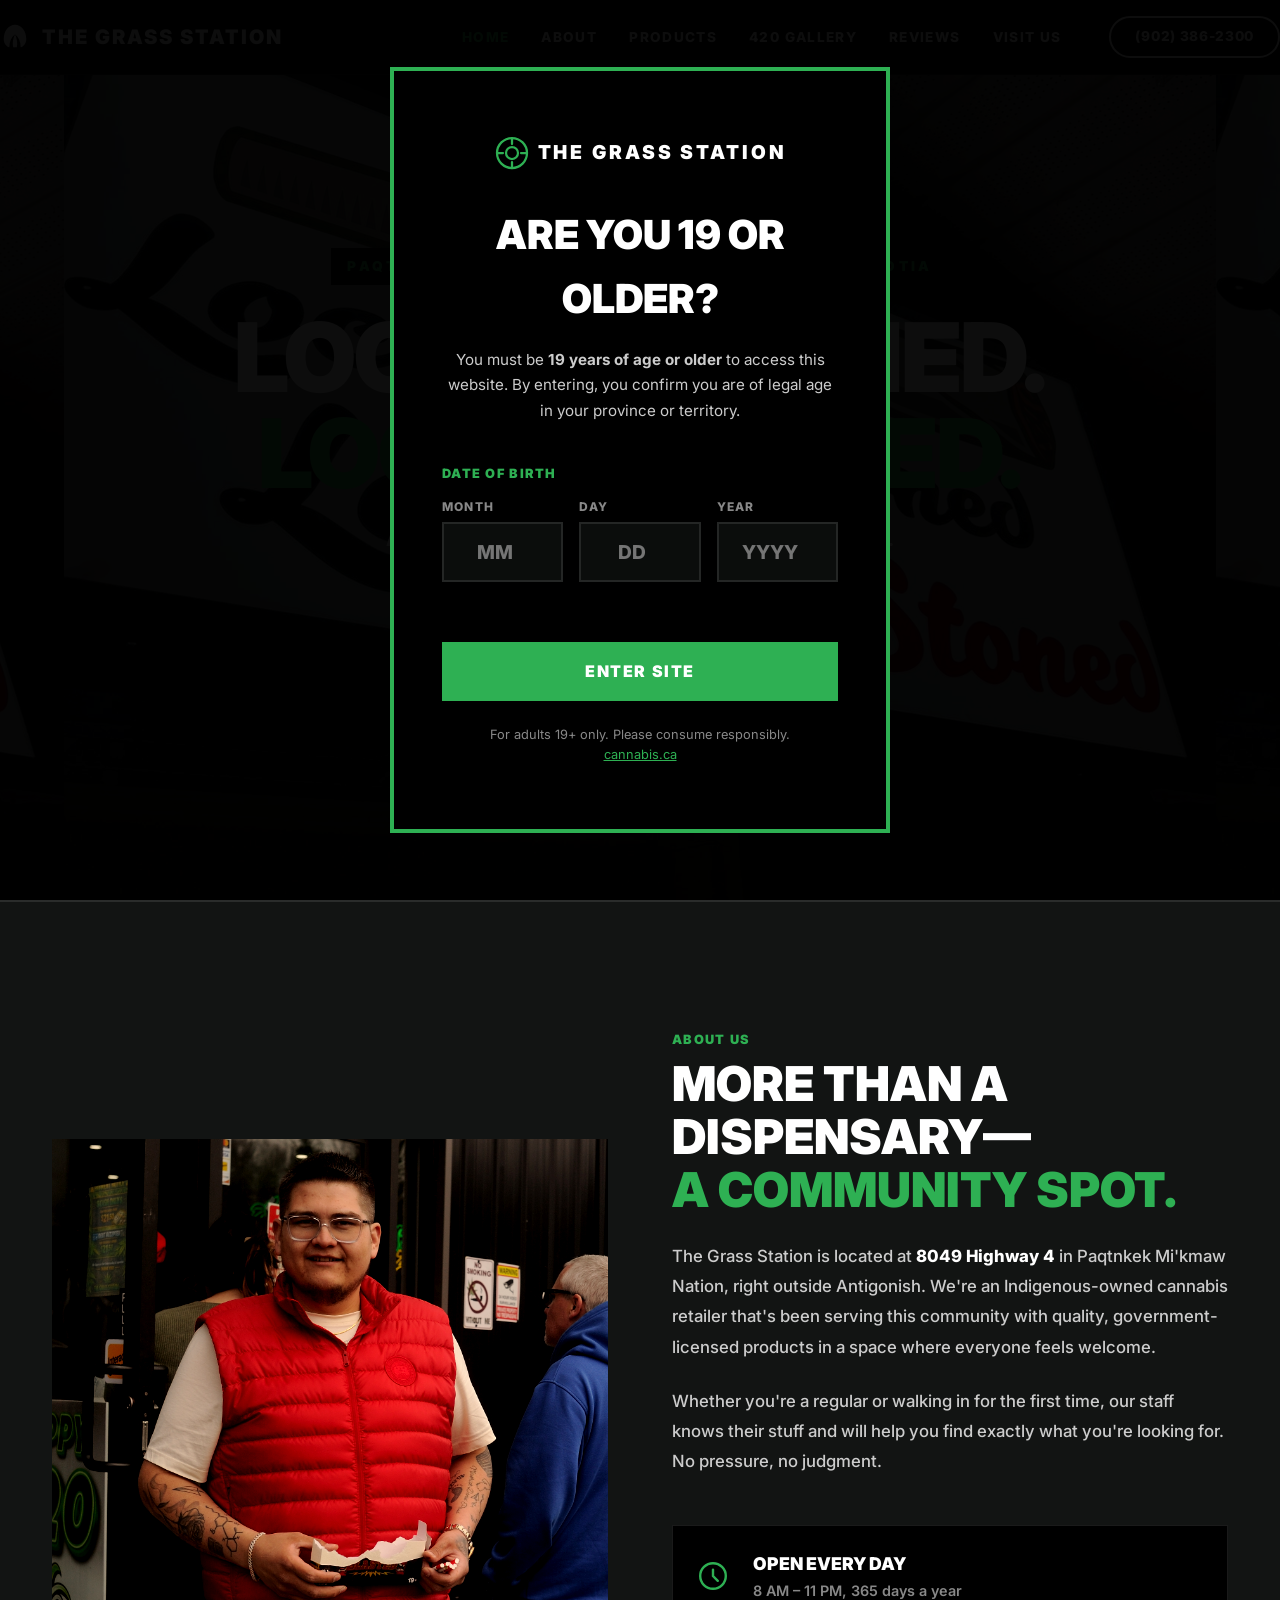
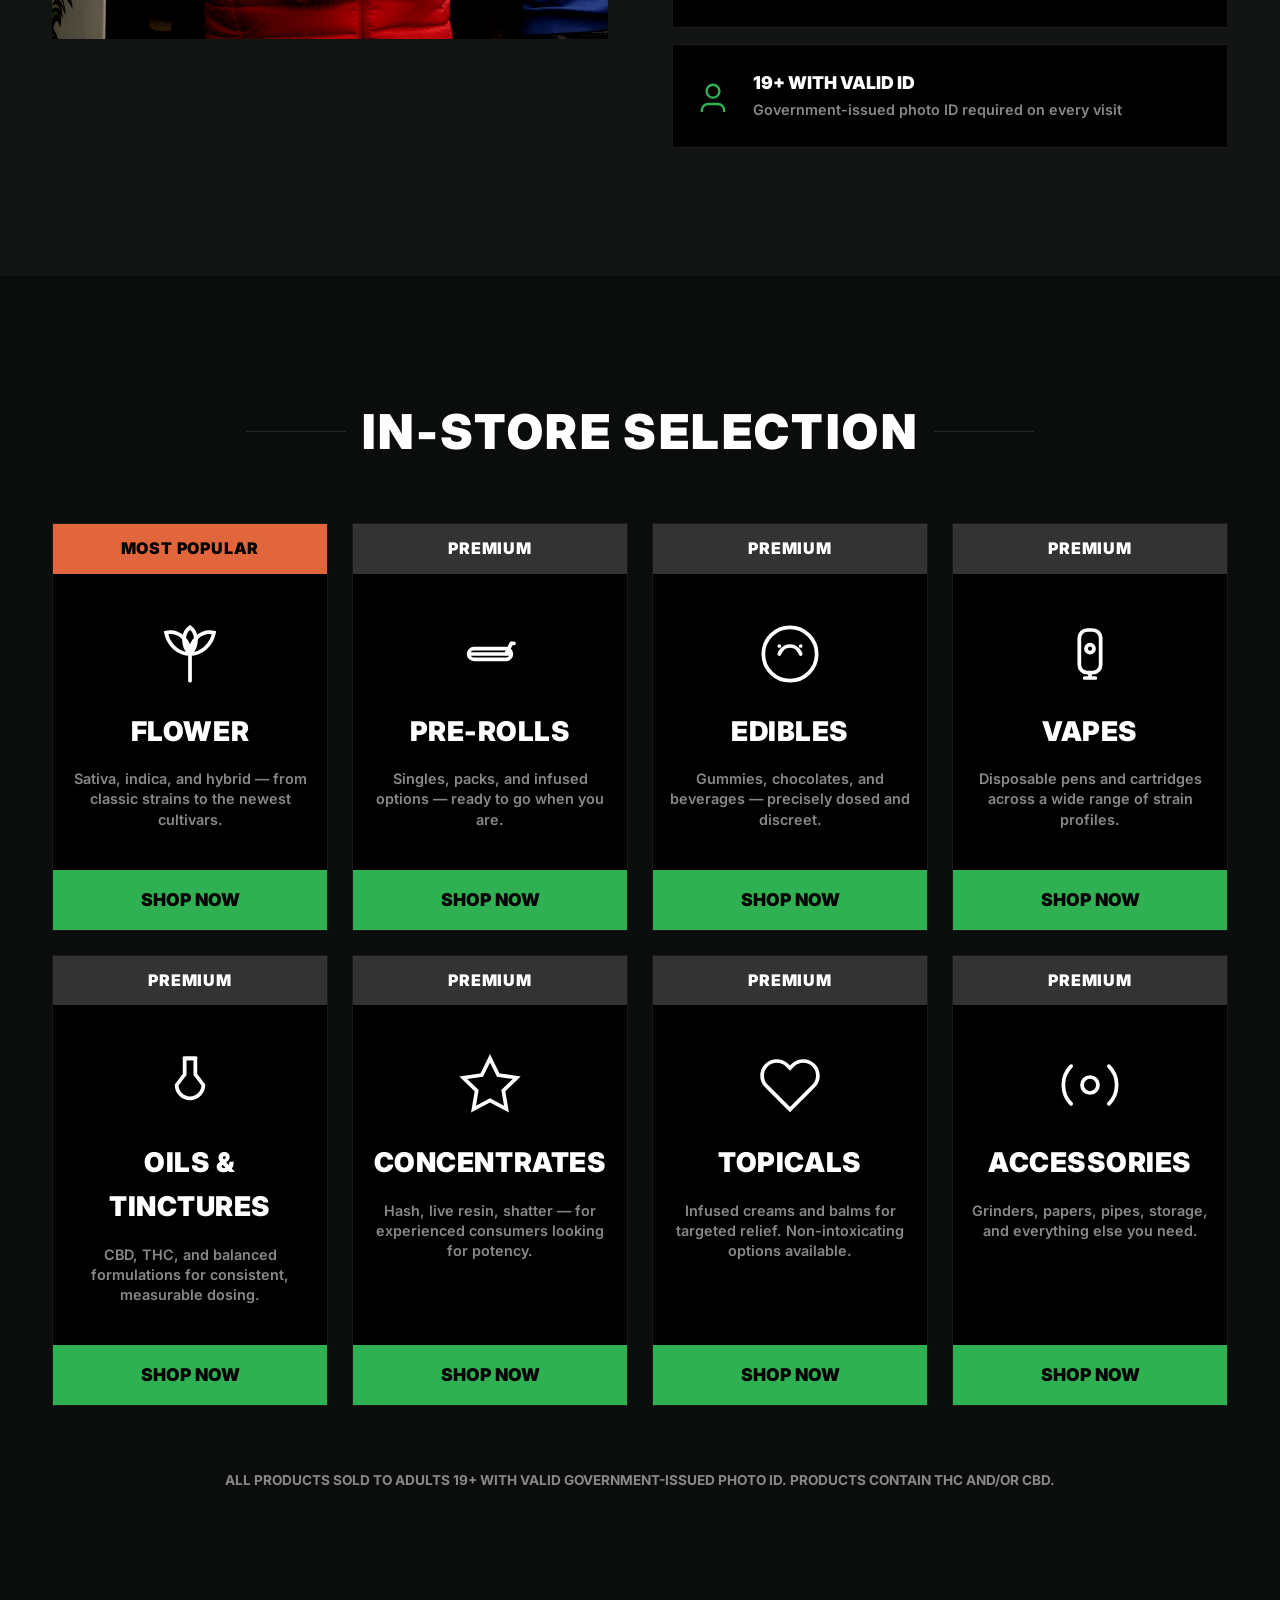
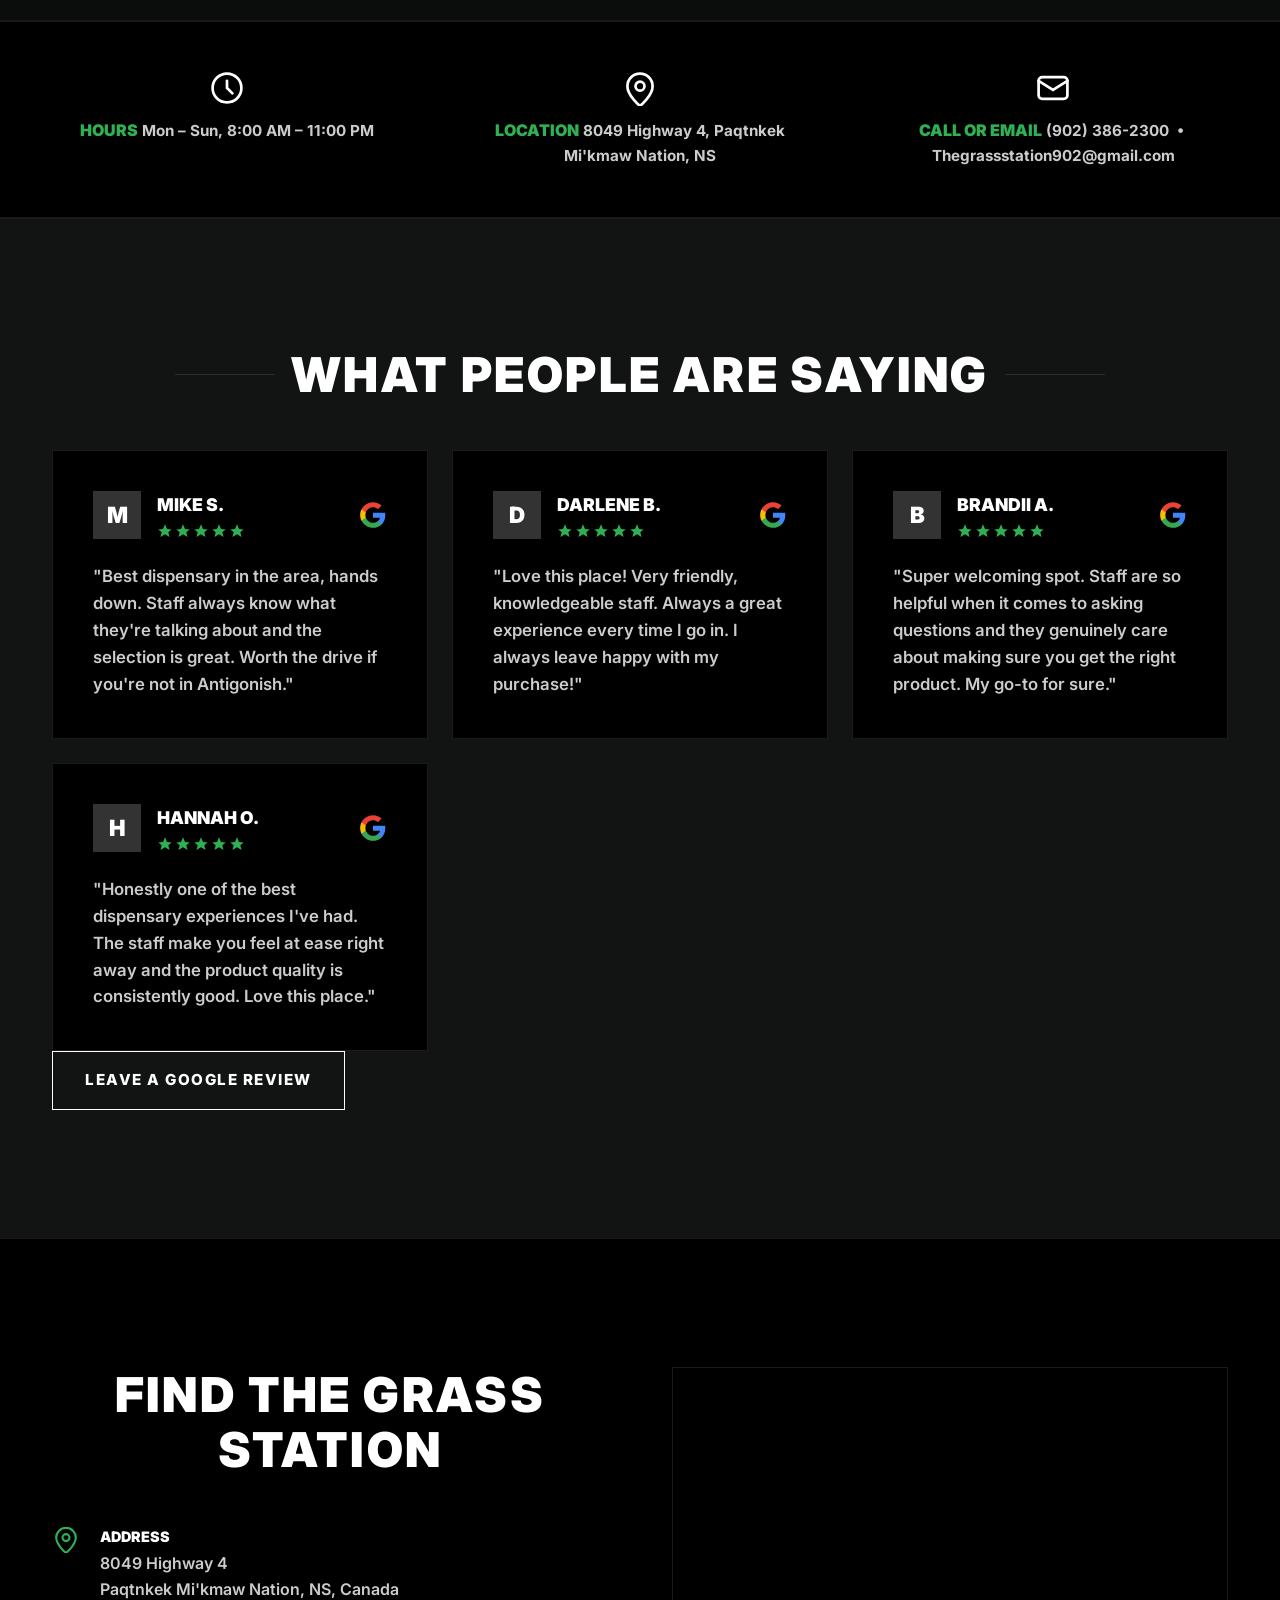
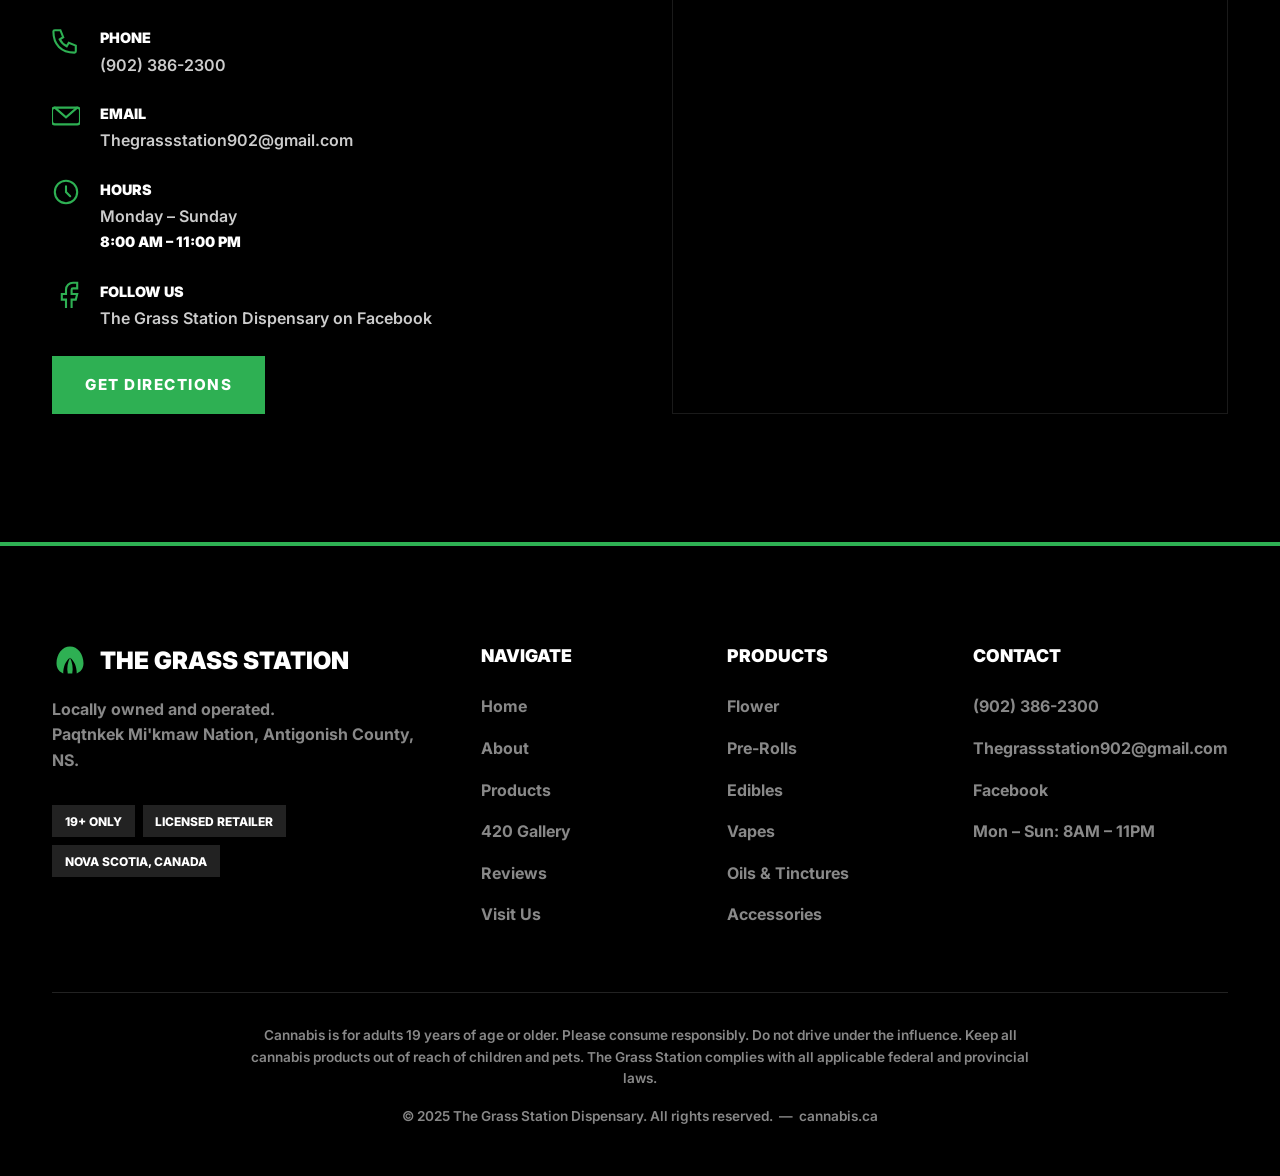
==== commit eed7d50a: "Add 420 7th Anniversary gallery page with 58 event photos, lightbox, and updated owner photo" ====
--- a/index.html
+++ b/index.html
@@ -78,6 +78,7 @@
           <li><a href="#home" class="nav-link">Home</a></li>
           <li><a href="#about" class="nav-link">About</a></li>
           <li><a href="#products" class="nav-link">Products</a></li>
+          <li><a href="gallery.html" class="nav-link">420 Gallery</a></li>
           <li><a href="#reviews" class="nav-link">Reviews</a></li>
           <li><a href="#contact" class="nav-link">Visit Us</a></li>
         </ul>
@@ -119,7 +120,7 @@
     <div class="container">
       <div class="about__grid">
         <div class="about__img-col">
-          <img src="Owner.jpg" alt="Owner of The Grass Station dispensary" class="about__img" loading="lazy" />
+          <img src="wetransfer_grass-station-4-20_2026-04-22_0024/D3S_1860.JPG" alt="Owner of The Grass Station dispensary" class="about__img" loading="lazy" />
           <div class="about__img-tag">Indigenous Owned &amp; Operated</div>
         </div>
         <div class="about__text-col">
@@ -542,6 +543,7 @@
             <li><a href="#home">Home</a></li>
             <li><a href="#about">About</a></li>
             <li><a href="#products">Products</a></li>
+            <li><a href="gallery.html">420 Gallery</a></li>
             <li><a href="#reviews">Reviews</a></li>
             <li><a href="#contact">Visit Us</a></li>
           </ul>
--- a/style.css
+++ b/style.css
@@ -215,7 +215,7 @@
    HERO
    ============================== */
 .hero { position: relative; min-height: 100vh; display: flex; align-items: center; justify-content: center; overflow: hidden; padding-top: 5rem; text-align: center; }
-.hero__bg { position: absolute; inset: 0; background-size: cover; background-position: center; filter: brightness(0.5); z-index: 0; }
+.hero__bg { position: absolute; inset: 0; background-size: 90%; background-position: center calc(50% - 180px); filter: brightness(0.5); z-index: 0; }
 .hero__overlay { display: none; }
 .hero__content { position: relative; z-index: 2; width: 100%; max-width: 900px; padding: 4rem 2rem; }
 .hero__eyebrow { display: inline-flex; align-items: center; font-size: 0.85rem; font-weight: 900; letter-spacing: 0.25em; text-transform: uppercase; color: var(--green); margin-bottom: 1.5rem; background: #000; padding: 0.5rem 1rem; }
@@ -312,6 +312,337 @@
 .products__note { text-align: center; margin-top: 4rem; font-size: 0.85rem; font-weight: 700; color: var(--text-muted); text-transform: uppercase; }
 
 /* ==============================
+   420 — 7TH ANNIVERSARY GALLERY
+   ============================== */
+.gallery {
+  padding: 4rem 0 8rem;
+  background: var(--bg-deep);
+  border-top: 2px solid var(--border-light);
+  position: relative;
+  overflow: hidden;
+}
+
+/* Gallery Hero Banner (standalone page) */
+.gallery-hero {
+  position: relative;
+  min-height: 50vh;
+  display: flex;
+  align-items: center;
+  justify-content: center;
+  text-align: center;
+  padding: 10rem 2rem 4rem;
+  overflow: hidden;
+  background: var(--bg-card);
+  border-bottom: 4px solid var(--green);
+}
+.gallery-hero__bg {
+  position: absolute;
+  inset: 0;
+  background: radial-gradient(ellipse at center, rgba(46,176,83,0.08) 0%, transparent 65%);
+}
+.gallery-hero__content {
+  position: relative;
+  z-index: 2;
+  max-width: 800px;
+}
+.gallery-hero__headline {
+  font-family: var(--font-sans);
+  font-size: clamp(3rem, 7vw, 5.5rem);
+  font-weight: 900;
+  text-transform: uppercase;
+  line-height: 1;
+  color: var(--text-main);
+  margin-bottom: 1.5rem;
+  letter-spacing: -0.02em;
+}
+.gallery-hero__headline em {
+  font-style: normal;
+  color: var(--green);
+}
+.gallery-hero__sub {
+  font-size: 1.1rem;
+  font-weight: 600;
+  color: var(--text-sub);
+  line-height: 1.8;
+  max-width: 650px;
+  margin: 0 auto;
+}
+
+/* Gallery CTA row */
+.gallery__cta {
+  text-align: center;
+  margin-top: 4rem;
+}
+
+/* Ambient smoke glow behind the section */
+.gallery::before {
+  content: '';
+  position: absolute;
+  top: -200px;
+  left: 50%;
+  transform: translateX(-50%);
+  width: 800px;
+  height: 800px;
+  background: radial-gradient(circle, rgba(46, 176, 83, 0.06) 0%, transparent 70%);
+  pointer-events: none;
+}
+
+.gallery__header {
+  text-align: center;
+  margin-bottom: 3rem;
+  position: relative;
+}
+
+/* Animated Anniversary Badge */
+.gallery__anniversary-badge {
+  display: inline-block;
+  font-size: 1rem;
+  font-weight: 900;
+  letter-spacing: 0.2em;
+  text-transform: uppercase;
+  color: #000;
+  background: var(--green);
+  padding: 0.6rem 2rem;
+  margin-bottom: 1.5rem;
+  position: relative;
+  animation: badgePulse 3s ease-in-out infinite;
+}
+@keyframes badgePulse {
+  0%, 100% { box-shadow: 0 0 0 0 rgba(46, 176, 83, 0.4); }
+  50%      { box-shadow: 0 0 30px 10px rgba(46, 176, 83, 0.15); }
+}
+
+.gallery__intro {
+  max-width: 700px;
+  margin: 0 auto;
+  font-size: 1.1rem;
+  font-weight: 600;
+  color: var(--text-sub);
+  line-height: 1.8;
+}
+
+/* Toolbar row */
+.gallery__toolbar {
+  display: flex;
+  align-items: center;
+  justify-content: space-between;
+  margin-bottom: 2rem;
+  padding: 1rem 0;
+  border-bottom: 1px solid var(--border-light);
+}
+.gallery__count {
+  font-size: 0.85rem;
+  font-weight: 900;
+  letter-spacing: 0.15em;
+  text-transform: uppercase;
+  color: var(--green);
+}
+.gallery__view-toggle {
+  background: transparent;
+  border: 1px solid var(--border-light);
+  padding: 0.5rem;
+  cursor: pointer;
+  transition: all 0.3s;
+}
+.gallery__view-toggle svg { width: 24px; height: 24px; color: var(--text-muted); }
+.gallery__view-toggle:hover { border-color: var(--green); }
+.gallery__view-toggle:hover svg { color: var(--green); }
+
+/* Photo Grid — default 4 columns */
+.gallery__grid {
+  display: grid;
+  grid-template-columns: repeat(4, 1fr);
+  gap: 6px;
+  transition: all 0.4s var(--ease-out);
+}
+.gallery__grid.large-grid {
+  grid-template-columns: repeat(3, 1fr);
+  gap: 10px;
+}
+
+/* Gallery Items */
+.gallery__item {
+  position: relative;
+  overflow: hidden;
+  aspect-ratio: 1 / 1;
+  cursor: pointer;
+  border: 1px solid rgba(255,255,255,0.03);
+  opacity: 0;
+  transform: scale(0.95);
+  animation: galleryReveal 0.6s var(--ease-out) forwards;
+}
+
+/* Staggered entry — CSS-only for first 20, JS handles the rest */
+.gallery__item:nth-child(1)  { animation-delay: 0.02s; }
+.gallery__item:nth-child(2)  { animation-delay: 0.04s; }
+.gallery__item:nth-child(3)  { animation-delay: 0.06s; }
+.gallery__item:nth-child(4)  { animation-delay: 0.08s; }
+.gallery__item:nth-child(5)  { animation-delay: 0.10s; }
+.gallery__item:nth-child(6)  { animation-delay: 0.12s; }
+.gallery__item:nth-child(7)  { animation-delay: 0.14s; }
+.gallery__item:nth-child(8)  { animation-delay: 0.16s; }
+.gallery__item:nth-child(9)  { animation-delay: 0.18s; }
+.gallery__item:nth-child(10) { animation-delay: 0.20s; }
+.gallery__item:nth-child(11) { animation-delay: 0.22s; }
+.gallery__item:nth-child(12) { animation-delay: 0.24s; }
+.gallery__item:nth-child(n+13) { animation-delay: 0.26s; }
+
+@keyframes galleryReveal {
+  to { opacity: 1; transform: scale(1); }
+}
+
+.gallery__item img {
+  width: 100%;
+  height: 100%;
+  object-fit: cover;
+  transition: transform 0.5s var(--ease-out), filter 0.5s;
+  filter: brightness(0.85);
+}
+.gallery__item:hover img {
+  transform: scale(1.08);
+  filter: brightness(1);
+}
+.gallery__item::after {
+  content: '';
+  position: absolute;
+  inset: 0;
+  background: linear-gradient(180deg, transparent 50%, rgba(0,0,0,0.4) 100%);
+  opacity: 0;
+  transition: opacity 0.3s;
+  pointer-events: none;
+}
+.gallery__item:hover::after {
+  opacity: 1;
+}
+
+/* Feature tiles — make certain images span wider for visual variety */
+.gallery__item:nth-child(1) { grid-column: span 2; grid-row: span 2; }
+.gallery__item:nth-child(8) { grid-column: span 2; }
+.gallery__item:nth-child(15) { grid-column: span 2; grid-row: span 2; }
+.gallery__item:nth-child(25) { grid-column: span 2; }
+.gallery__item:nth-child(35) { grid-column: span 2; grid-row: span 2; }
+.gallery__item:nth-child(45) { grid-column: span 2; }
+
+/* ==============================
+   LIGHTBOX
+   ============================== */
+.lightbox {
+  position: fixed;
+  inset: 0;
+  z-index: 10000;
+  display: flex;
+  align-items: center;
+  justify-content: center;
+  opacity: 0;
+  pointer-events: none;
+  transition: opacity 0.3s var(--ease-out);
+}
+.lightbox.active {
+  opacity: 1;
+  pointer-events: auto;
+}
+.lightbox__backdrop {
+  position: absolute;
+  inset: 0;
+  background: rgba(0, 0, 0, 0.95);
+}
+.lightbox__close {
+  position: absolute;
+  top: 1.5rem;
+  right: 2rem;
+  z-index: 3;
+  background: transparent;
+  border: none;
+  color: #fff;
+  font-size: 2.5rem;
+  cursor: pointer;
+  transition: color 0.3s;
+  line-height: 1;
+}
+.lightbox__close:hover { color: var(--green); }
+
+.lightbox__nav {
+  position: absolute;
+  top: 50%;
+  transform: translateY(-50%);
+  z-index: 3;
+  background: rgba(255,255,255,0.05);
+  border: 1px solid rgba(255,255,255,0.15);
+  color: #fff;
+  width: 56px;
+  height: 56px;
+  display: flex;
+  align-items: center;
+  justify-content: center;
+  cursor: pointer;
+  transition: all 0.3s;
+}
+.lightbox__nav:hover {
+  background: var(--green);
+  border-color: var(--green);
+  color: #000;
+}
+.lightbox__nav svg { width: 28px; height: 28px; }
+.lightbox__nav--prev { left: 2rem; }
+.lightbox__nav--next { right: 2rem; }
+
+.lightbox__content {
+  position: relative;
+  z-index: 2;
+  max-width: 90vw;
+  max-height: 90vh;
+  display: flex;
+  flex-direction: column;
+  align-items: center;
+}
+.lightbox__img {
+  max-width: 90vw;
+  max-height: 82vh;
+  object-fit: contain;
+  animation: lightboxZoom 0.35s var(--ease-out);
+}
+@keyframes lightboxZoom {
+  from { transform: scale(0.9); opacity: 0; }
+  to   { transform: scale(1); opacity: 1; }
+}
+.lightbox__counter {
+  margin-top: 1rem;
+  font-size: 0.85rem;
+  font-weight: 800;
+  letter-spacing: 0.15em;
+  text-transform: uppercase;
+  color: var(--text-muted);
+}
+
+/* Gallery responsive */
+@media (max-width: 1024px) {
+  .gallery__grid { grid-template-columns: repeat(3, 1fr); }
+  .gallery__grid.large-grid { grid-template-columns: repeat(2, 1fr); }
+}
+@media (max-width: 768px) {
+  .gallery__grid { grid-template-columns: repeat(2, 1fr); gap: 4px; }
+  .gallery__grid.large-grid { grid-template-columns: repeat(2, 1fr); }
+  /* Reset spans on mobile for cleaner 2-col */
+  .gallery__item:nth-child(1),
+  .gallery__item:nth-child(8),
+  .gallery__item:nth-child(15),
+  .gallery__item:nth-child(25),
+  .gallery__item:nth-child(35),
+  .gallery__item:nth-child(45) {
+    grid-column: span 1;
+    grid-row: span 1;
+  }
+  /* Keep first image featured on mobile */
+  .gallery__item:nth-child(1) {
+    grid-column: span 2;
+    aspect-ratio: 16 / 9;
+  }
+  .lightbox__nav--prev { left: 0.5rem; }
+  .lightbox__nav--next { right: 0.5rem; }
+  .lightbox__nav { width: 44px; height: 44px; }
+}
+
+/* ==============================
    INFO STRIP
    ============================== */
 .info-strip { background: var(--bg-card); border-top: 2px solid var(--border-light); border-bottom: 2px solid var(--border-light); padding: 3rem 0; }
